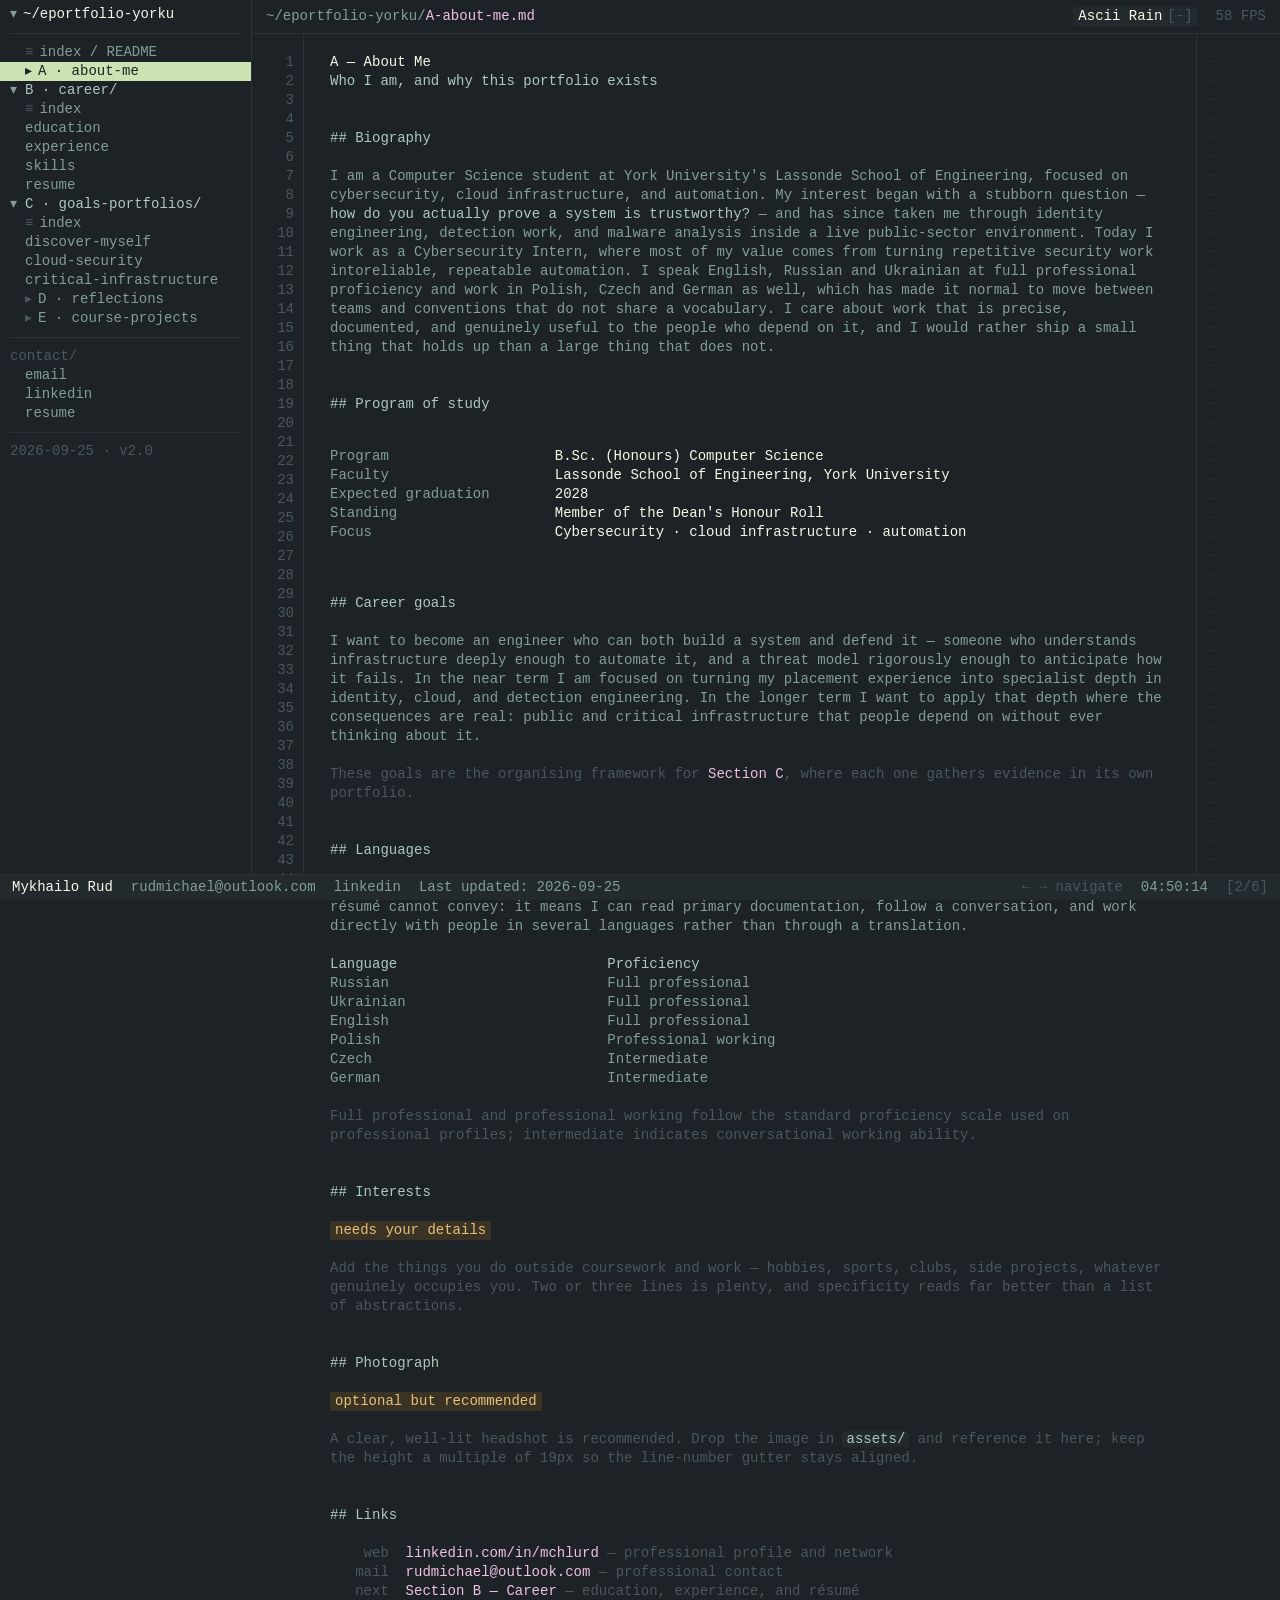
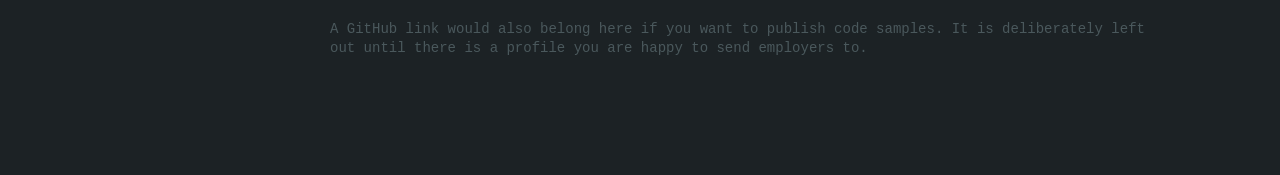
==== about.html @ 71808fbb "Fill in personal details and fix resume printing Add languages, high school, the completed course li" ====
<!doctype html>
<html lang="en">
<head>
<meta charset="utf-8">
<meta name="viewport" content="width=device-width, initial-scale=1">
<meta name="theme-color" content="#1c2225">
<title>A · About Me — Mykhailo Rud | LE/COOP 2100 ePortfolio</title>
<meta name="description" content="Professional biography, program of study, career goals, languages and interests — Mykhailo Rud, Lassonde School of Engineering.">
<link rel="stylesheet" href="assets/style.css">
</head>
<body data-page="about" id="top">
<a class="skip-link" href="#main">Skip to content</a>
<div class="particles" aria-hidden="true"></div>
<div class="scrim"></div>

<aside class="sidebar" id="sidebar">
  <div class="tree">
    <div class="tree-root"><span class="ico">&#9662;</span><span>~/eportfolio-yorku</span></div>
    <div class="tree-sep"></div>
    <a class="tree-item" href="index.html" data-nav="index"><span class="ico">&#8801;</span>index / README</a>
    <a class="tree-item" href="about.html" data-nav="about"><span class="ico">&#9656;</span>A &#183; about-me</a>
    <details class="tree-group" open>
      <summary><span class="chev"></span>B &#183; career/</summary>
      <a class="tree-item" href="career.html" data-nav="career"><span class="ico">&#8801;</span>index</a>
      <a class="tree-item" href="career.html#education">education</a>
      <a class="tree-item" href="career.html#experience">experience</a>
      <a class="tree-item" href="career.html#skills">skills</a>
      <a class="tree-item" href="career.html#resume">resume</a>
    </details>
    <details class="tree-group" open>
      <summary><span class="chev"></span>C &#183; goals-portfolios/</summary>
      <a class="tree-item" href="goals.html" data-nav="goals"><span class="ico">&#8801;</span>index</a>
      <a class="tree-item" href="goals.html#discover-myself">discover-myself</a>
      <a class="tree-item" href="goals.html#cloud-security">cloud-security</a>
      <a class="tree-item" href="goals.html#critical-infrastructure">critical-infrastructure</a>
    </details>
    <a class="tree-item" href="reflections.html" data-nav="reflections"><span class="ico">&#9656;</span>D &#183; reflections</a>
    <a class="tree-item" href="projects.html" data-nav="projects"><span class="ico">&#9656;</span>E &#183; course-projects</a>
    <div class="tree-sep"></div>
    <div class="tree-note">contact/</div>
    <a class="tree-item" href="mailto:rudmichael@outlook.com">email</a>
    <a class="tree-item" href="https://www.linkedin.com/in/mchlurd/" target="_blank" rel="noopener">linkedin</a>
    <a class="tree-item" href="career.html#resume">resume</a>
    <div class="tree-sep"></div>
    <div class="tree-note">2026-09-25 &#183; v2.0</div>
  </div>
</aside>

<header class="topbar">
  <div class="topbar-path">
    <button class="menu-toggle" aria-expanded="false" aria-controls="sidebar">&#9776; menu</button>
    <a href="index.html"><span class="dim">~/eportfolio-yorku/</span>A-about-me.md</a>
  </div>
  <div class="topbar-controls">
    <button class="chip" data-action="rain" aria-expanded="true">Ascii Rain <span class="glyph">[-]</span></button>
    <span class="topbar-stat" data-fps>-- FPS</span>
  </div>
</header>

<main class="shell" id="main">
  <div class="pane">
    <div class="ln-col" aria-hidden="true"></div>

    <article class="doc">
      <h1 class="t-title">A &mdash; About Me</h1>
      <p class="t-lead">Who I am, and why this portfolio exists</p>
      <div class="sp-2"></div>

      <h2>## Biography</h2>
      <div class="sp"></div>
      <!-- DRAFT: professional biography, 3-5 sentences. Edit the voice to match your own. -->
      <p>I am a Computer Science student at York University's Lassonde School of Engineering, focused on
        cybersecurity, cloud infrastructure, and automation. My interest began with a stubborn question &mdash;
        <em>how do you actually prove a system is trustworthy?</em> &mdash; and has since taken me through identity
        engineering, detection work, and malware analysis inside a live public-sector environment. Today I work as a
        Cybersecurity Intern, where most of my value comes from turning repetitive security work intoreliable, repeatable automation. I speak English, Russian and Ukrainian at full professional proficiency and
        work in Polish, Czech and German as well, which has made it normal to move between teams and conventions
        that do not share a vocabulary. I care about work that is precise, documented, and genuinely useful to the people who
        depend on it, and I would rather ship a small thing that holds up than a large thing that does not.</p>

      <div class="sp-2"></div>
      <h2>## Program of study</h2>
      <div class="sp"></div>
      <dl class="kv">
        <dt>Program</dt><dd>B.Sc. (Honours) Computer Science</dd>
        <dt>Faculty</dt><dd>Lassonde School of Engineering, York University</dd>
        <dt>Expected graduation</dt><dd>2028</dd>
        <dt>Standing</dt><dd>Member of the Dean's Honour Roll</dd>
        <dt>Focus</dt><dd>Cybersecurity &#183; cloud infrastructure &#183; automation</dd>
      </dl>

      <div class="sp-2"></div>
      <h2>## Career goals</h2>
      <div class="sp"></div>
      <p>I want to become an engineer who can both build a system and defend it &mdash; someone who understands
        infrastructure deeply enough to automate it, and a threat model rigorously enough to anticipate how it
        fails. In the near term I am focused on turning my placement experience into specialist depth in identity,
        cloud, and detection engineering. In the longer term I want to apply that depth where the consequences are
        real: public and critical infrastructure that people depend on without ever thinking about it.</p>
      <div class="sp"></div>
      <!-- DRAFT: this is the general career-goal statement the manual asks for. Adjust to your own wording. -->
      <p class="t-dim">These goals are the organising framework for <a href="goals.html">Section C</a>, where each
        one gathers evidence in its own portfolio.</p>

      <div class="sp-2"></div>
      <h2>## Languages</h2>
      <div class="sp"></div>
      <p>Six languages, three at full professional proficiency. This is one of the few genuine strengths a
        r&#233;sum&#233; cannot convey: it means I can read primary documentation, follow a conversation, and work
        directly with people in several languages rather than through a translation.</p>
      <div class="sp"></div>
      <table class="tbl">
        <tr><th>Language</th><th>Proficiency</th></tr>
        <tr><td>Russian</td><td>Full professional</td></tr>
        <tr><td>Ukrainian</td><td>Full professional</td></tr>
        <tr><td>English</td><td>Full professional</td></tr>
        <tr><td>Polish</td><td>Professional working</td></tr>
        <tr><td>Czech</td><td>Intermediate</td></tr>
        <tr><td>German</td><td>Intermediate</td></tr>
      </table>
      <div class="sp"></div>
      <p class="t-dim">Full professional and professional working follow the standard proficiency scale used on
        professional profiles; intermediate indicates conversational working ability.</p>

      <div class="sp-2"></div>
      <h2>## Interests</h2>
      <div class="sp"></div>
      <p><span class="badge badge--todo">needs your details</span></p>
      <div class="sp"></div>
      <p class="t-dim">Add the things you do outside coursework and work &mdash; hobbies, sports, clubs, side
        projects, whatever genuinely occupies you. Two or three lines is plenty, and specificity reads far better
        than a list of abstractions.</p>

      <div class="sp-2"></div>
      <h2>## Photograph</h2>
      <div class="sp"></div>
      <!-- DRAFT placeholder: replace with a professional headshot. Optional but recommended by the manual. -->
      <p><span class="badge badge--todo">optional but recommended</span></p>
      <div class="sp"></div>
      <p class="t-dim">A clear, well-lit headshot is recommended. Drop the image in <code>assets/</code> and
        reference it here; keep the height a multiple of 19px so the line-number gutter stays aligned.</p>

      <div class="sp-2"></div>
      <h2>## Links</h2>
      <div class="sp"></div>
      <ul class="src">
        <li><span class="n">web</span><span><a href="https://www.linkedin.com/in/mchlurd/" target="_blank" rel="noopener">linkedin.com/in/mchlurd</a> <span class="t-dim">&mdash; professional profile and network</span></span></li>
        <li><span class="n">mail</span><span><a href="mailto:rudmichael@outlook.com">rudmichael@outlook.com</a> <span class="t-dim">&mdash; professional contact</span></span></li>
        <li><span class="n">next</span><span><a href="career.html">Section B &mdash; Career</a> <span class="t-dim">&mdash; education, experience, and r&#233;sum&#233;</span></span></li>
      </ul>
      <div class="sp"></div>
      <p class="t-dim">A GitHub link would also belong here if you want to publish code samples. It is deliberately
        left out until there is a profile you are happy to send employers to.</p>
    </article>

    <div class="ln-col ln-col--right" aria-hidden="true"></div>
  </div>
</main>

<footer class="statusbar">
  <span class="who">Mykhailo Rud</span>
  <span class="hide-sm"><a href="mailto:rudmichael@outlook.com">rudmichael@outlook.com</a></span>
  <span class="hide-sm"><a href="https://www.linkedin.com/in/mchlurd/" target="_blank" rel="noopener">linkedin</a></span>
  <span class="hide-sm">Last updated: 2026-09-25</span>
  <span class="grow"></span>
  <span class="hide-sm k">&#8592; &#8594; navigate</span>
  <span data-clock>--:--:--</span>
  <span class="k">[2/6]</span>
</footer>

<script src="assets/main.js"></script>
</body>
</html>
---- assets/style.css ----
/* ===========================================================================
   Mykhailo Rud — LE/COOP 2100 ePortfolio
   Terminal / code-editor theme (after digitalmeadow.studio)

   Design rules:
   - Monospace only. One size (14px) and one line-height (19px) everywhere.
     Hierarchy comes from COLOUR, WHITESPACE and STRUCTURE — never from size.
   - Vertical rhythm is a strict 19px grid, so gutter line numbers stay aligned.
     Use <div class="sp"></div> for blank lines instead of vertical margins.
   =========================================================================== */

:root {
  /* palette lifted from the reference */
  --bg:        #1c2225;
  --fg:        #f8f9e8;  /* primary   */
  --fg-2:      #adc9bc;  /* secondary */
  --fg-3:      #839e9a;  /* body/muted*/
  --gutter:    #4a585c;  /* line numbers */
  --line:      #2b3337;  /* dividers */
  --chip-bg:   #232a2e;
  --chip-fg:   #6f8788;
  --link:      #f3c0e5;  /* pink */
  --hl:        #cbe3b3;  /* active-item highlight */
  --warn:      #e8c07d;

  --fs: 14px;
  --lh: 19px;

  --sidebar-w: 252px;
  --topbar-h: 34px;
  --statusbar-h: 26px;
  --gutter-w: 52px;
  --rightcol-w: 84px;

  --mono: "Iosevka Term NF", "Iosevka", "JetBrains Mono", "Cascadia Mono",
          ui-monospace, "SF Mono", Menlo, Consolas, "Liberation Mono", monospace;
}

*, *::before, *::after { box-sizing: border-box; }

html { scroll-behavior: smooth; }

body {
  margin: 0;
  background: var(--bg);
  color: var(--fg);
  font-family: var(--mono);
  font-size: var(--fs);
  line-height: var(--lh);
  font-weight: 400;
  -webkit-font-smoothing: antialiased;
  overflow-x: hidden;
}

a { color: var(--link); text-decoration: none; }
a:hover { text-decoration: underline; text-underline-offset: 2px; }

::selection { background: var(--hl); color: var(--bg); }

:focus-visible {
  outline: 1px solid var(--hl);
  outline-offset: 1px;
}

/* every block sits on the 19px grid ------------------------------------- */
h1, h2, h3, h4, p, ul, ol, li, figure, blockquote, table { margin: 0; padding: 0; }
h1, h2, h3, h4 { font-size: var(--fs); font-weight: 400; line-height: var(--lh); }
ul, ol { list-style: none; }
img { max-width: 100%; display: block; }

.sp { height: var(--lh); }          /* one blank line */
.sp-2 { height: calc(var(--lh) * 2); }

.skip-link {
  position: absolute; left: -9999px; top: 0; z-index: 200;
  background: var(--hl); color: var(--bg); padding: 5px 10px;
}
.skip-link:focus { left: 0; }

/* ============================== SIDEBAR ================================ */
.sidebar {
  position: fixed; inset: 0 auto 0 0; z-index: 40;
  width: var(--sidebar-w);
  background: var(--bg);
  border-right: 1px solid var(--line);
  padding: 5px 0 calc(var(--statusbar-h) + 8px);
  overflow-y: auto;
  font-size: var(--fs);
}
.sidebar::-webkit-scrollbar { width: 8px; }
.sidebar::-webkit-scrollbar-thumb { background: var(--line); }

.tree { padding: 0; }

.tree-root {
  display: flex; align-items: center; gap: 6px;
  padding: 0 10px; color: var(--fg);
  white-space: nowrap;
}
.tree-root .ico { color: var(--fg-3); }

.tree-group > summary {
  list-style: none; cursor: pointer;
  display: flex; align-items: center; gap: 6px;
  padding: 0 10px; color: var(--fg-2);
  white-space: nowrap;
}
.tree-group > summary::-webkit-details-marker { display: none; }
.tree-group > summary:hover { color: var(--fg); }
.tree-group > summary .chev { color: var(--fg-3); width: 9px; display: inline-block; }
.tree-group[open] > summary .chev::before { content: "\25be"; }
.tree-group:not([open]) > summary .chev::before { content: "\25b8"; }

.tree-item {
  display: flex; align-items: center; gap: 6px;
  padding: 0 10px 0 25px;
  color: var(--fg-3);
  white-space: nowrap;
  overflow: hidden; text-overflow: ellipsis;
}
.tree-item:hover { color: var(--fg); background: var(--chip-bg); text-decoration: none; }
.tree-item .ico { color: var(--gutter); }

/* the current page: pale-green bar with dark text, as in the reference */
.tree-item.is-current,
.tree-item.is-current:hover {
  background: var(--hl); color: var(--bg); font-weight: 400;
}
.tree-item.is-current .ico { color: var(--bg); }

.tree-sep { height: 1px; background: var(--line); margin: 9px 10px; }

.tree-note { padding: 0 10px; color: var(--gutter); white-space: nowrap; }

/* ============================== TOP BAR ================================ */
.topbar {
  position: fixed; top: 0; left: var(--sidebar-w); right: 0; z-index: 45;
  height: var(--topbar-h);
  display: flex; align-items: center; justify-content: space-between; gap: 20px;
  padding: 0 14px;
  background: var(--bg);
  border-bottom: 1px solid var(--line);
  white-space: nowrap; overflow: hidden;
}
.topbar-path { color: var(--fg); display: flex; align-items: center; gap: 6px; min-width: 0; }
.topbar-path .dim { color: var(--fg-3); }
.topbar-controls { display: flex; align-items: center; gap: 18px; color: var(--fg-3); }
.topbar-stat { color: var(--gutter); }

/* ============================== LAYOUT ================================= */
.shell {
  margin-left: var(--sidebar-w);
  padding-top: var(--topbar-h);
  padding-bottom: var(--statusbar-h);
}

.pane {
  display: grid;
  grid-template-columns: var(--gutter-w) minmax(0, 1fr) var(--rightcol-w);
  align-items: start;
}

/* gutter of line numbers */
.ln-col {
  position: sticky; top: var(--topbar-h);
  height: calc(100vh - var(--topbar-h) - var(--statusbar-h));
  overflow: hidden;
  padding-top: var(--lh);
  text-align: right;
  user-select: none;
  color: var(--gutter);
  border-right: 1px solid var(--line);
  font-size: var(--fs);
}
.ln-col--right { border-right: 0; border-left: 1px solid var(--line); text-align: left; padding-left: 9px; }
.ln { height: var(--lh); line-height: var(--lh); padding-right: 9px; }
.ln-col--right .ln { padding-right: 0; }
.ln.tilde { color: var(--line); }

/* document body */
.doc {
  padding: var(--lh) 34px 90px 26px;
  min-width: 0;
  overflow-wrap: break-word;
}
.doc a { border-bottom: 1px solid transparent; }
.doc a:hover { border-bottom-color: var(--link); text-decoration: none; }

/* ============================== TYPOGRAPHY ROLES ======================== */
/* Scoped to .doc so these beat the .doc h1 / .doc p defaults below. */
.doc .t-title  { color: var(--fg); }      /* brightest — page titles, names */
.doc .t-lead   { color: var(--fg-2); }    /* sage — section headings, labels */
.doc .t-body   { color: var(--fg-3); }    /* body copy */
.doc .t-dim    { color: var(--gutter); }  /* de-emphasised */
.doc .t-link   { color: var(--link); }
.doc .t-hl     { color: var(--hl); }
.doc .t-warn   { color: var(--warn); }
.doc .t-strike { color: var(--gutter); text-decoration: line-through; }

.doc strong { color: var(--fg); font-weight: 400; background: var(--chip-bg); padding: 0 3px; }
.doc em { font-style: normal; color: var(--fg-2); }

.doc h1, .doc h2, .doc h3, .doc h4 { color: var(--fg-2); }
.doc p { color: var(--fg-3); }

/* inline chip — like `Me (Laird) [-]` in the reference */
.chip {
  display: inline-flex; align-items: center; gap: 5px;
  background: var(--chip-bg); color: var(--chip-fg);
  padding: 0 5px; border: 0; cursor: pointer;
  font: inherit; line-height: var(--lh);
  transition: color .12s, background .12s;
}
.chip:hover { color: var(--hl); background: #2a3237; }
.chip[aria-expanded="true"] { color: var(--fg); }
.chip .glyph { color: var(--gutter); }

/* marker used for list bullets and section marks */
.mk { color: var(--gutter); }
.mk--hl { color: var(--hl); }
.mk--warn { color: var(--warn); }

/* disclosure for reflections — native <details>, so it works without JS */
.disc > summary {
  list-style: none; cursor: pointer;
  display: inline-flex; align-items: center;
}
.disc > summary::-webkit-details-marker { display: none; }
.disc > summary::marker { content: ""; }
.disc > .panel { display: none; }
.disc[open] > .panel { display: block; }
.disc[open] > summary > .glyph { color: var(--hl); }

/* bullet list with a hanging indent */
.bul li { display: grid; grid-template-columns: 2ch minmax(0, 1fr); }

/* inline code */
.doc code { background: var(--chip-bg); color: var(--fg-2); padding: 0 4px; }

/* the disclosure glyph is rendered in CSS so it works without JavaScript */
.disc > summary .glyph::before { content: "[+]"; }
.disc[open] > summary .glyph::before { content: "[-]"; }

/* key/value line used on career + confirmations */
.kv { display: grid; grid-template-columns: 20ch minmax(0,1fr); gap: 0 2ch; }
.kv dt { color: var(--fg-3); }

/* tables are plain monospace grids */
.tbl { width: 100%; border-collapse: collapse; }
.tbl th, .tbl td { text-align: left; padding: 0 2ch 0 0; color: var(--fg-3); vertical-align: top; }
.tbl th { color: var(--fg-2); font-weight: 400; }

/* ============================== ASCII ART / HERO ======================== */
.ascii {
  color: var(--gutter);
  white-space: pre;
  font-size: var(--fs);
  line-height: var(--lh);
  margin: 0;
  overflow: hidden;
}
.ascii--dim { color: var(--line); }

.hero-art { display: flex; justify-content: center; }
.hero-art .ascii { color: var(--gutter); }

.cursor {
  display: inline-block; width: 8.4px; height: var(--lh);
  background: var(--fg); vertical-align: text-bottom;
  animation: blink 1.1s step-end infinite;
}
@keyframes blink { 0%, 50% { opacity: 1; } 50.01%, 100% { opacity: 0; } }

/* ============================== BADGES ================================= */
.badge {
  display: inline-block; padding: 0 5px;
  background: var(--chip-bg); color: var(--chip-fg);
}
.badge--todo { background: #3a3323; color: var(--warn); }
.badge--done { background: #23322a; color: var(--hl); }
.badge--comp { background: #2a2733; color: #d5b8ee; }

/* ============================== SOURCE LIST =========================== */
.src { color: var(--fg-3); }
.src li { display: grid; grid-template-columns: 7ch 1fr; gap: 0 2ch; }
.src .n { color: var(--gutter); text-align: right; }

/* ============================== STATUS BAR ============================= */
.statusbar {
  position: fixed; inset: auto 0 0 0; z-index: 50;
  height: var(--statusbar-h);
  display: flex; align-items: center; gap: 18px;
  padding: 0 12px;
  background: var(--chip-bg);
  border-top: 1px solid var(--line);
  color: var(--fg-3);
  font-size: var(--fs);
  white-space: nowrap; overflow: hidden;
}
.statusbar .grow { flex: 1; }
.statusbar a { color: var(--fg-3); }
.statusbar a:hover { color: var(--hl); }
.statusbar .k { color: var(--gutter); }
.statusbar .who { color: var(--fg); }

/* ============================== PARTICLES ============================== */
.particles {
  position: fixed; inset: 0; z-index: 0; pointer-events: none; overflow: hidden;
}
.particles span {
  position: absolute; top: -8vh;
  color: var(--line);
  animation: fall linear infinite;
}
@keyframes fall {
  from { transform: translateY(-10vh); }
  to   { transform: translateY(115vh); }
}
/* Only the shell needs a stacking context above the particle field.
   The sidebar / topbar / statusbar are position:fixed and already carry
   their own z-index — do not set `position` on them here or it is clobbered. */
.shell { position: relative; z-index: 1; }

/* ============================== MOBILE ================================= */
.menu-toggle {
  display: none;
  background: transparent; border: 0; color: var(--fg);
  font: inherit; cursor: pointer; padding: 0 4px;
}

@media (max-width: 1100px) {
  .pane { grid-template-columns: var(--gutter-w) minmax(0, 1fr); }
  .ln-col--right { display: none; }
}

@media (max-width: 820px) {
  :root { --sidebar-w: 0px; }

  .sidebar {
    width: 280px;
    transform: translateX(-100%);
    transition: transform .22s ease;
    box-shadow: 2px 0 0 var(--line);
    padding-top: var(--topbar-h);
    z-index: 60;
  }
  .sidebar.is-open { transform: none; }

  .topbar { left: 0; padding: 0 8px; gap: 8px; }
  .menu-toggle { display: inline-block; }
  .topbar-controls { gap: 8px; }
  .topbar-stat { display: none; }
  /* on narrow screens show only the file name, not the full path */
  .topbar-path { min-width: 0; flex: 1 1 auto; }
  .topbar-path a { overflow: hidden; text-overflow: ellipsis; white-space: nowrap; }
  .topbar-path .dim { display: none; }
  .topbar-controls .chip { white-space: nowrap; }

  .pane { grid-template-columns: 1fr; }
  .ln-col { display: none; }
  .doc { padding: var(--lh) 16px 80px 16px; }

  .kv { grid-template-columns: 1fr; }
  .kv dt { color: var(--gutter); }
  .src li { grid-template-columns: 5ch 1fr; }
  .ascii { font-size: 9px; line-height: 11px; }

  .statusbar { gap: 10px; font-size: 12px; }
  .statusbar .hide-sm { display: none; }
}

/* scrim behind the open mobile drawer */
.scrim {
  position: fixed; inset: 0; z-index: 55;
  background: rgba(0,0,0,.5);
  display: none;
}
.scrim.is-open { display: block; }

/* ============================== MOTION / A11Y ========================== */
@media (prefers-reduced-motion: reduce) {
  html { scroll-behavior: auto; }
  .particles { display: none; }
  .cursor { animation: none; }
  * { transition: none !important; }
}

[id] { scroll-margin-top: calc(var(--topbar-h) + var(--lh)); }

/* ============================== PRINT ================================= */
@media print {
  :root { --bg: #fff; --fg: #111; --fg-2: #333; --fg-3: #444; --line: #bbb; --gutter: #999; --chip-bg: #f0f0f0; --chip-fg: #333; --link: #0044cc; --hl: #ddeedd; }
  body { background: #fff; color: #111; }
  .sidebar, .topbar, .statusbar, .ln-col, .particles, .menu-toggle, .no-print { display: none !important; }
  .shell { margin-left: 0; padding: 0; }
  .pane { display: block; }
  .doc { padding: 0; max-width: none; font-size: 11pt; line-height: 1.45; }
  .panel { display: block !important; }

  /* flatten the whole colour system to black on white */
  .doc h1, .doc h2, .doc h3, .doc h4, .doc p, .doc li, .doc dt, .doc dd, .doc th, .doc td,
  .doc .t-title, .doc .t-lead, .doc .t-body, .doc .t-dim, .doc .t-hl, .doc .t-warn, .doc .t-strike { color: #111 !important; }
  .doc strong, .doc code, .doc em { background: transparent !important; color: #111 !important; }
  .badge, .chip, .mk { background: transparent !important; color: #555 !important; }
  a { color: #0044cc !important; text-decoration: underline; }
  a[href^="http"]::after { content: " (" attr(href) ")"; font-size: 9pt; }
  .ascii { display: none; }

  /* career.html carries the resume. Printing it should emit ONLY the resume
     sheet, so "save as PDF" produces a resume instead of the entire page. */
  .doc--resume-print > *:not(#resume-sheet) { display: none !important; }
  #resume-sheet { display: block !important; }
  #resume-sheet .sp, #resume-sheet .sp-2 { height: 7pt; }
}
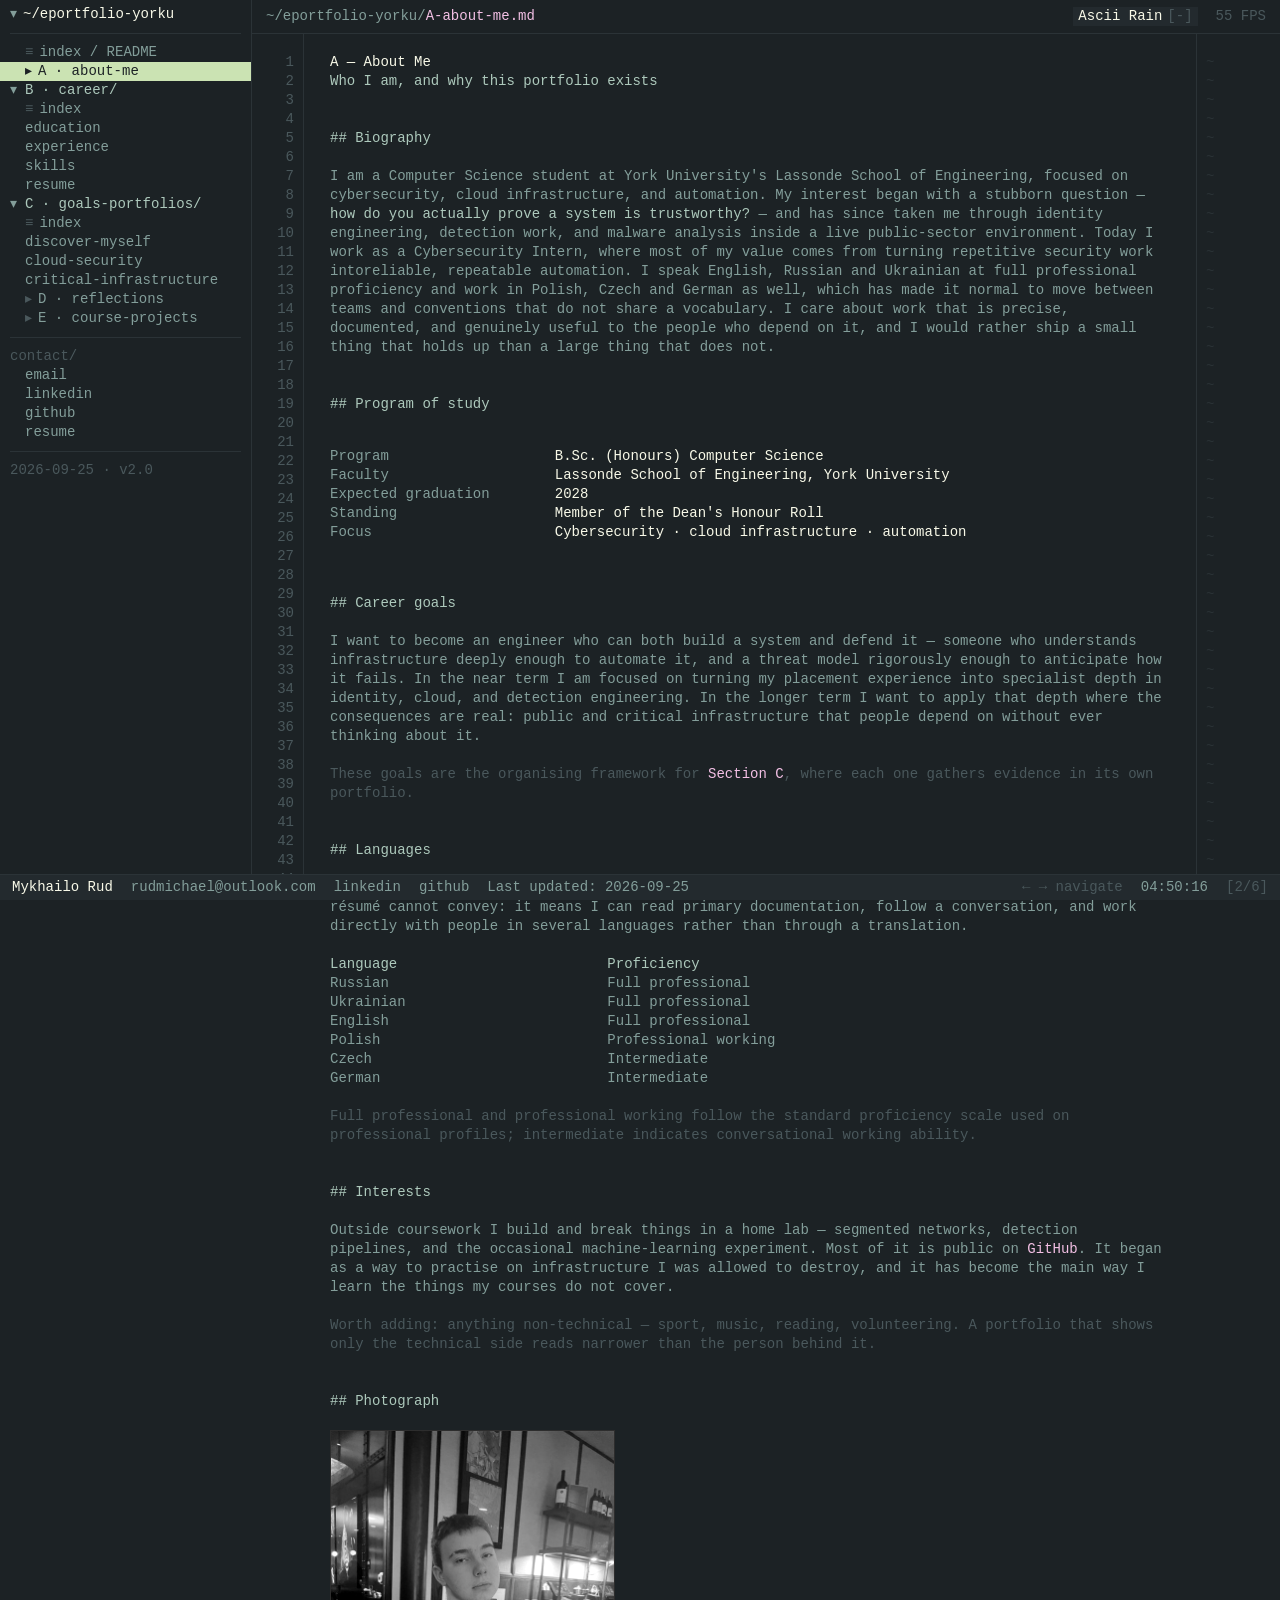
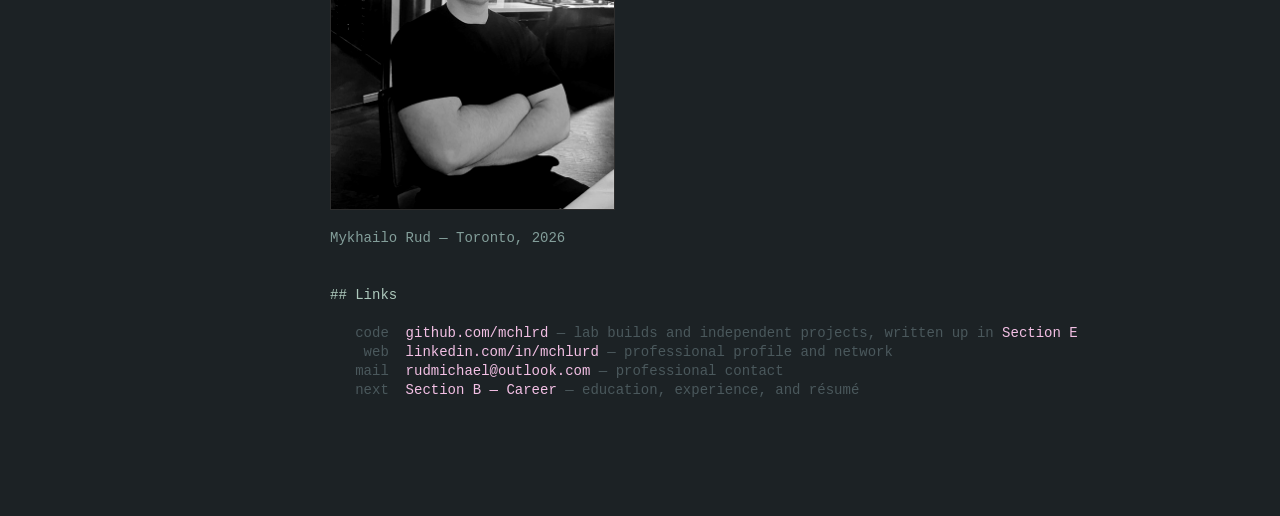
==== commit 6e286910: "Add four independent projects, GitHub profile, and portrait photo Section E only showed placement wo" ====
--- a/about.html
+++ b/about.html
@@ -40,6 +40,7 @@
     <div class="tree-note">contact/</div>
     <a class="tree-item" href="mailto:rudmichael@outlook.com">email</a>
     <a class="tree-item" href="https://www.linkedin.com/in/mchlurd/" target="_blank" rel="noopener">linkedin</a>
+    <a class="tree-item" href="https://github.com/mchlrd" target="_blank" rel="noopener">github</a>
     <a class="tree-item" href="career.html#resume">resume</a>
     <div class="tree-sep"></div>
     <div class="tree-note">2026-09-25 &#183; v2.0</div>
@@ -125,32 +126,32 @@
       <div class="sp-2"></div>
       <h2>## Interests</h2>
       <div class="sp"></div>
-      <p><span class="badge badge--todo">needs your details</span></p>
+      <p>Outside coursework I build and break things in a home lab &mdash; segmented networks, detection
+        pipelines, and the occasional machine-learning experiment. Most of it is public on
+        <a href="https://github.com/mchlrd" target="_blank" rel="noopener">GitHub</a>. It began as a way to
+        practise on infrastructure I was allowed to destroy, and it has become the main way I learn the things
+        my courses do not cover.</p>
       <div class="sp"></div>
-      <p class="t-dim">Add the things you do outside coursework and work &mdash; hobbies, sports, clubs, side
-        projects, whatever genuinely occupies you. Two or three lines is plenty, and specificity reads far better
-        than a list of abstractions.</p>
+      <p class="t-dim">Worth adding: anything non-technical &mdash; sport, music, reading, volunteering. A
+        portfolio that shows only the technical side reads narrower than the person behind it.</p>
 
       <div class="sp-2"></div>
       <h2>## Photograph</h2>
       <div class="sp"></div>
-      <!-- DRAFT placeholder: replace with a professional headshot. Optional but recommended by the manual. -->
-      <p><span class="badge badge--todo">optional but recommended</span></p>
+      <img class="photo" src="assets/photo.jpg" width="285" height="380" loading="lazy"
+           decoding="async" alt="Portrait of Mykhailo Rud">
       <div class="sp"></div>
-      <p class="t-dim">A clear, well-lit headshot is recommended. Drop the image in <code>assets/</code> and
-        reference it here; keep the height a multiple of 19px so the line-number gutter stays aligned.</p>
+      <p class="photo-caption">Mykhailo Rud &mdash; Toronto, 2026</p>
 
       <div class="sp-2"></div>
       <h2>## Links</h2>
       <div class="sp"></div>
       <ul class="src">
+        <li><span class="n">code</span><span><a href="https://github.com/mchlrd" target="_blank" rel="noopener">github.com/mchlrd</a> <span class="t-dim">&mdash; lab builds and independent projects, written up in <a href="projects.html#personal-projects">Section E</a></span></span></li>
         <li><span class="n">web</span><span><a href="https://www.linkedin.com/in/mchlurd/" target="_blank" rel="noopener">linkedin.com/in/mchlurd</a> <span class="t-dim">&mdash; professional profile and network</span></span></li>
         <li><span class="n">mail</span><span><a href="mailto:rudmichael@outlook.com">rudmichael@outlook.com</a> <span class="t-dim">&mdash; professional contact</span></span></li>
         <li><span class="n">next</span><span><a href="career.html">Section B &mdash; Career</a> <span class="t-dim">&mdash; education, experience, and r&#233;sum&#233;</span></span></li>
       </ul>
-      <div class="sp"></div>
-      <p class="t-dim">A GitHub link would also belong here if you want to publish code samples. It is deliberately
-        left out until there is a profile you are happy to send employers to.</p>
     </article>
 
     <div class="ln-col ln-col--right" aria-hidden="true"></div>
@@ -161,6 +162,7 @@
   <span class="who">Mykhailo Rud</span>
   <span class="hide-sm"><a href="mailto:rudmichael@outlook.com">rudmichael@outlook.com</a></span>
   <span class="hide-sm"><a href="https://www.linkedin.com/in/mchlurd/" target="_blank" rel="noopener">linkedin</a></span>
+  <span class="hide-sm"><a href="https://github.com/mchlrd" target="_blank" rel="noopener">github</a></span>
   <span class="hide-sm">Last updated: 2026-09-25</span>
   <span class="grow"></span>
   <span class="hide-sm k">&#8592; &#8594; navigate</span>
--- a/assets/style.css
+++ b/assets/style.css
@@ -234,6 +234,20 @@
 /* bullet list with a hanging indent */
 .bul li { display: grid; grid-template-columns: 2ch minmax(0, 1fr); }
 
+/* Portrait photo. Source is 570x760 (3:4, 2x for retina), so 285x380 is exactly
+   15x20 characters on the 19px grid and keeps the gutter aligned. */
+.photo {
+  display: block;
+  width: 285px;
+  height: 380px;
+  object-fit: cover;
+  border: 1px solid var(--line);
+  filter: grayscale(1) contrast(1.06);
+  transition: filter .4s ease, border-color .4s ease;
+}
+.photo:hover { filter: none; border-color: var(--hl); }
+.photo-caption { color: var(--gutter); }
+
 /* inline code */
 .doc code { background: var(--chip-bg); color: var(--fg-2); padding: 0 4px; }
 
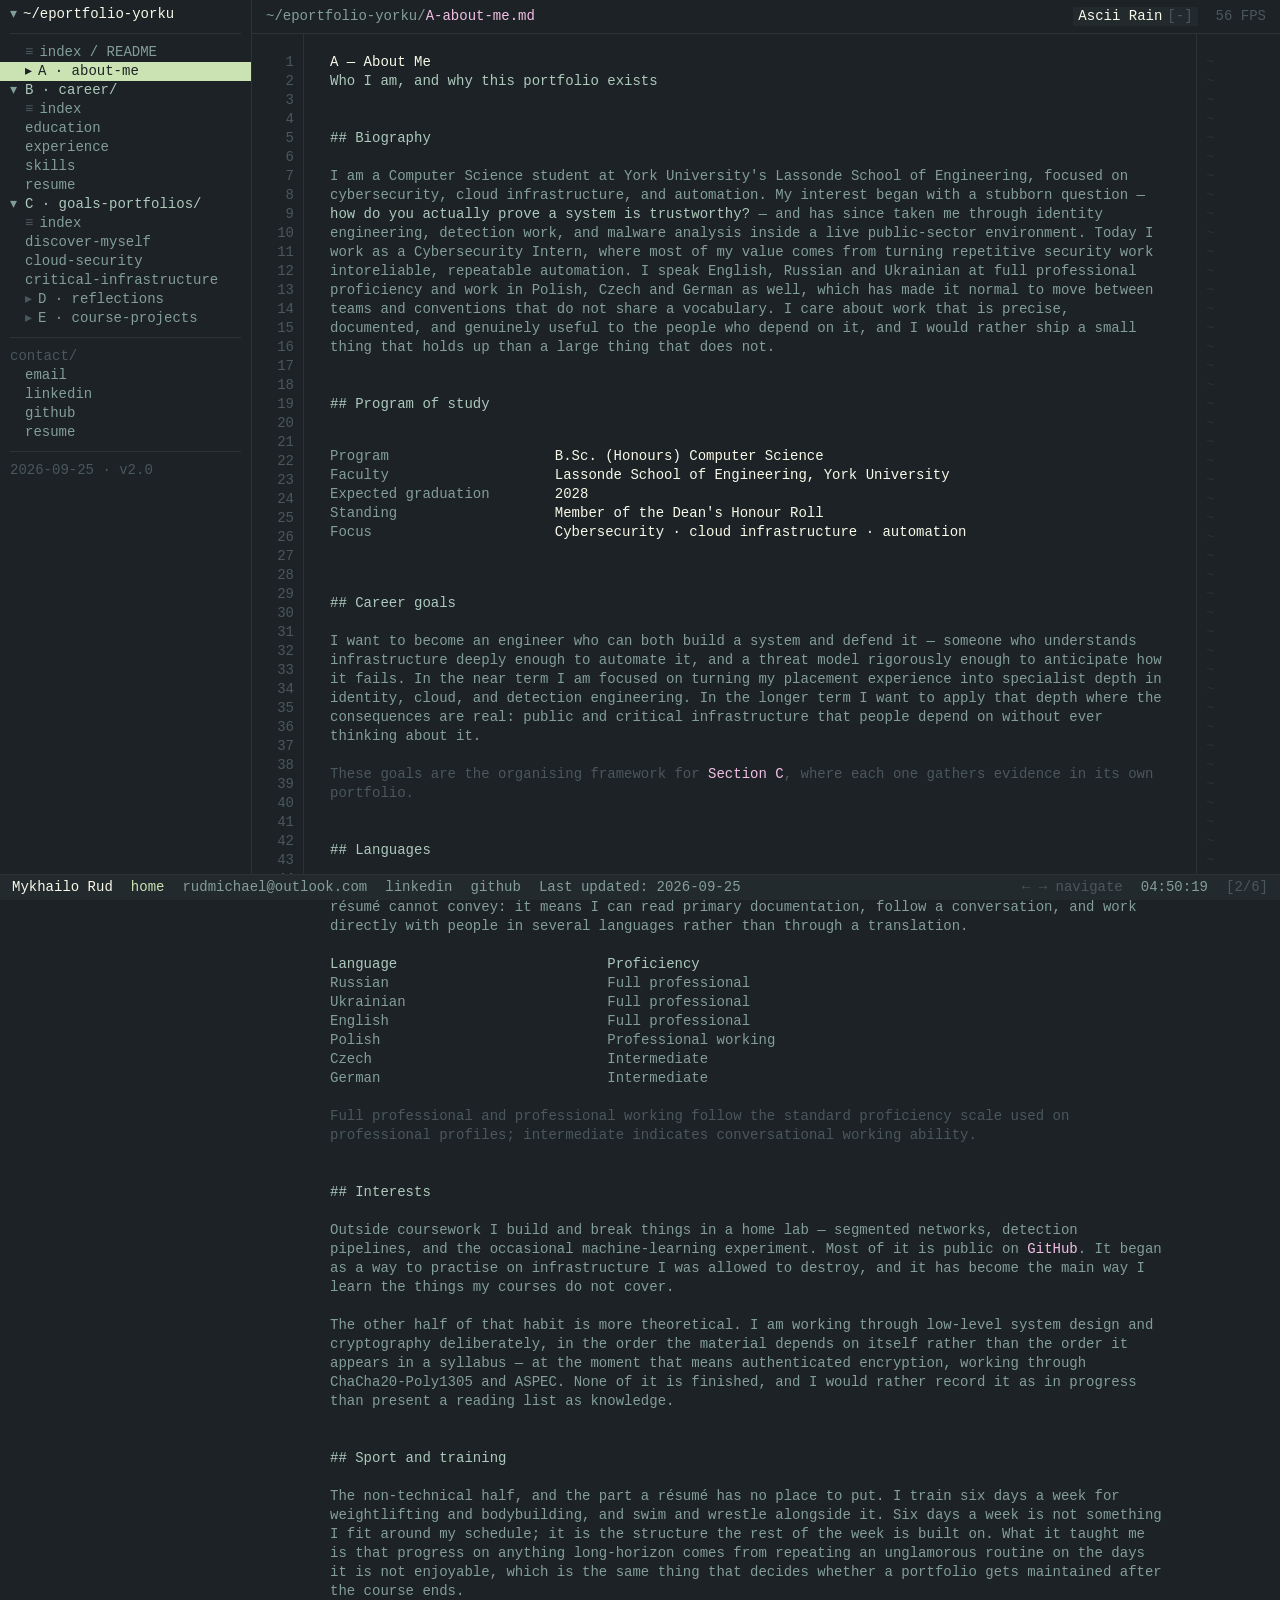
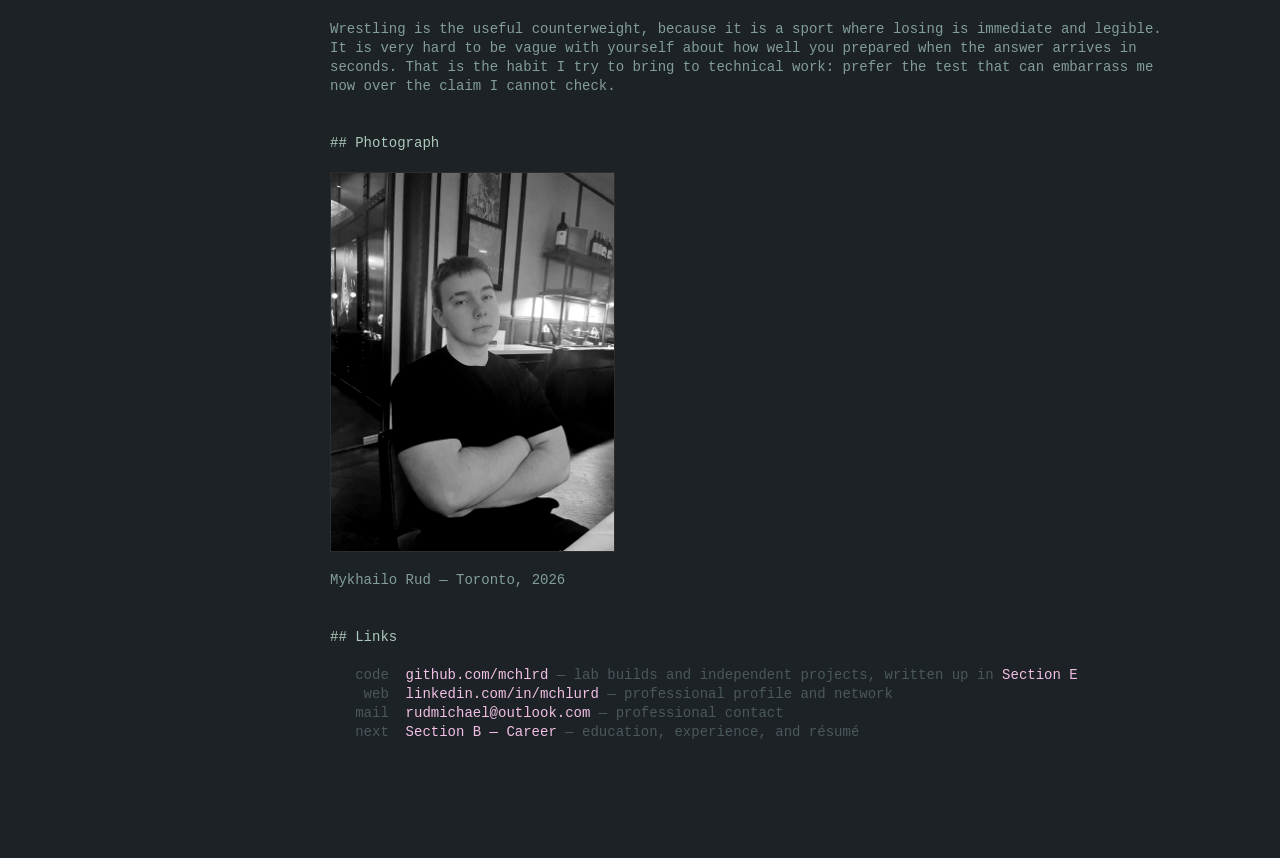
==== commit 2ba111ff: "Add sports and cryptography interests, resolve the remaining placeholders The manual grades a portfo" ====
--- a/about.html
+++ b/about.html
@@ -6,7 +6,7 @@
 <meta name="theme-color" content="#1c2225">
 <title>A · About Me — Mykhailo Rud | LE/COOP 2100 ePortfolio</title>
 <meta name="description" content="Professional biography, program of study, career goals, languages and interests — Mykhailo Rud, Lassonde School of Engineering.">
-<link rel="stylesheet" href="assets/style.css">
+<link rel="stylesheet" href="assets/style.css?v=2">
 </head>
 <body data-page="about" id="top">
 <a class="skip-link" href="#main">Skip to content</a>
@@ -132,8 +132,26 @@
         practise on infrastructure I was allowed to destroy, and it has become the main way I learn the things
         my courses do not cover.</p>
       <div class="sp"></div>
-      <p class="t-dim">Worth adding: anything non-technical &mdash; sport, music, reading, volunteering. A
-        portfolio that shows only the technical side reads narrower than the person behind it.</p>
+      <p>The other half of that habit is more theoretical. I am working through low-level system design and
+        cryptography deliberately, in the order the material depends on itself rather than the order it appears
+        in a syllabus &mdash; at the moment that means authenticated encryption, working through
+        ChaCha20-Poly1305 and ASPEC. None of it is finished, and I would rather record it as in progress than
+        present a reading list as knowledge.</p>
+
+      <div class="sp-2"></div>
+      <h2>## Sport and training</h2>
+      <div class="sp"></div>
+      <p>The non-technical half, and the part a r&#233;sum&#233; has no place to put. I train six days a week for
+        weightlifting and bodybuilding, and swim and wrestle alongside it. Six days a week is not something I fit
+        around my schedule; it is the structure the rest of the week is built on. What it taught me is that
+        progress on anything long-horizon comes from repeating an unglamorous routine on the days it is not
+        enjoyable, which is the same thing that decides whether a portfolio gets maintained after the course
+        ends.</p>
+      <div class="sp"></div>
+      <p>Wrestling is the useful counterweight, because it is a sport where losing is immediate and legible. It
+        is very hard to be vague with yourself about how well you prepared when the answer arrives in seconds.
+        That is the habit I try to bring to technical work: prefer the test that can embarrass me now over the
+        claim I cannot check.</p>
 
       <div class="sp-2"></div>
       <h2>## Photograph</h2>
@@ -160,6 +178,7 @@
 
 <footer class="statusbar">
   <span class="who">Mykhailo Rud</span>
+  <span class="foot-home"><a href="index.html">home</a></span>
   <span class="hide-sm"><a href="mailto:rudmichael@outlook.com">rudmichael@outlook.com</a></span>
   <span class="hide-sm"><a href="https://www.linkedin.com/in/mchlurd/" target="_blank" rel="noopener">linkedin</a></span>
   <span class="hide-sm"><a href="https://github.com/mchlrd" target="_blank" rel="noopener">github</a></span>
@@ -170,6 +189,6 @@
   <span class="k">[2/6]</span>
 </footer>
 
-<script src="assets/main.js"></script>
+<script src="assets/main.js?v=2"></script>
 </body>
 </html>
--- a/assets/style.css
+++ b/assets/style.css
@@ -316,6 +316,9 @@
 .statusbar a:hover { color: var(--hl); }
 .statusbar .k { color: var(--gutter); }
 .statusbar .who { color: var(--fg); }
+/* Persistent home affordance — the manual asks for one on every page, so it is
+   the only statusbar link that carries the accent colour at rest. */
+.statusbar .foot-home a { color: var(--hl); }
 
 /* ============================== PARTICLES ============================== */
 .particles {
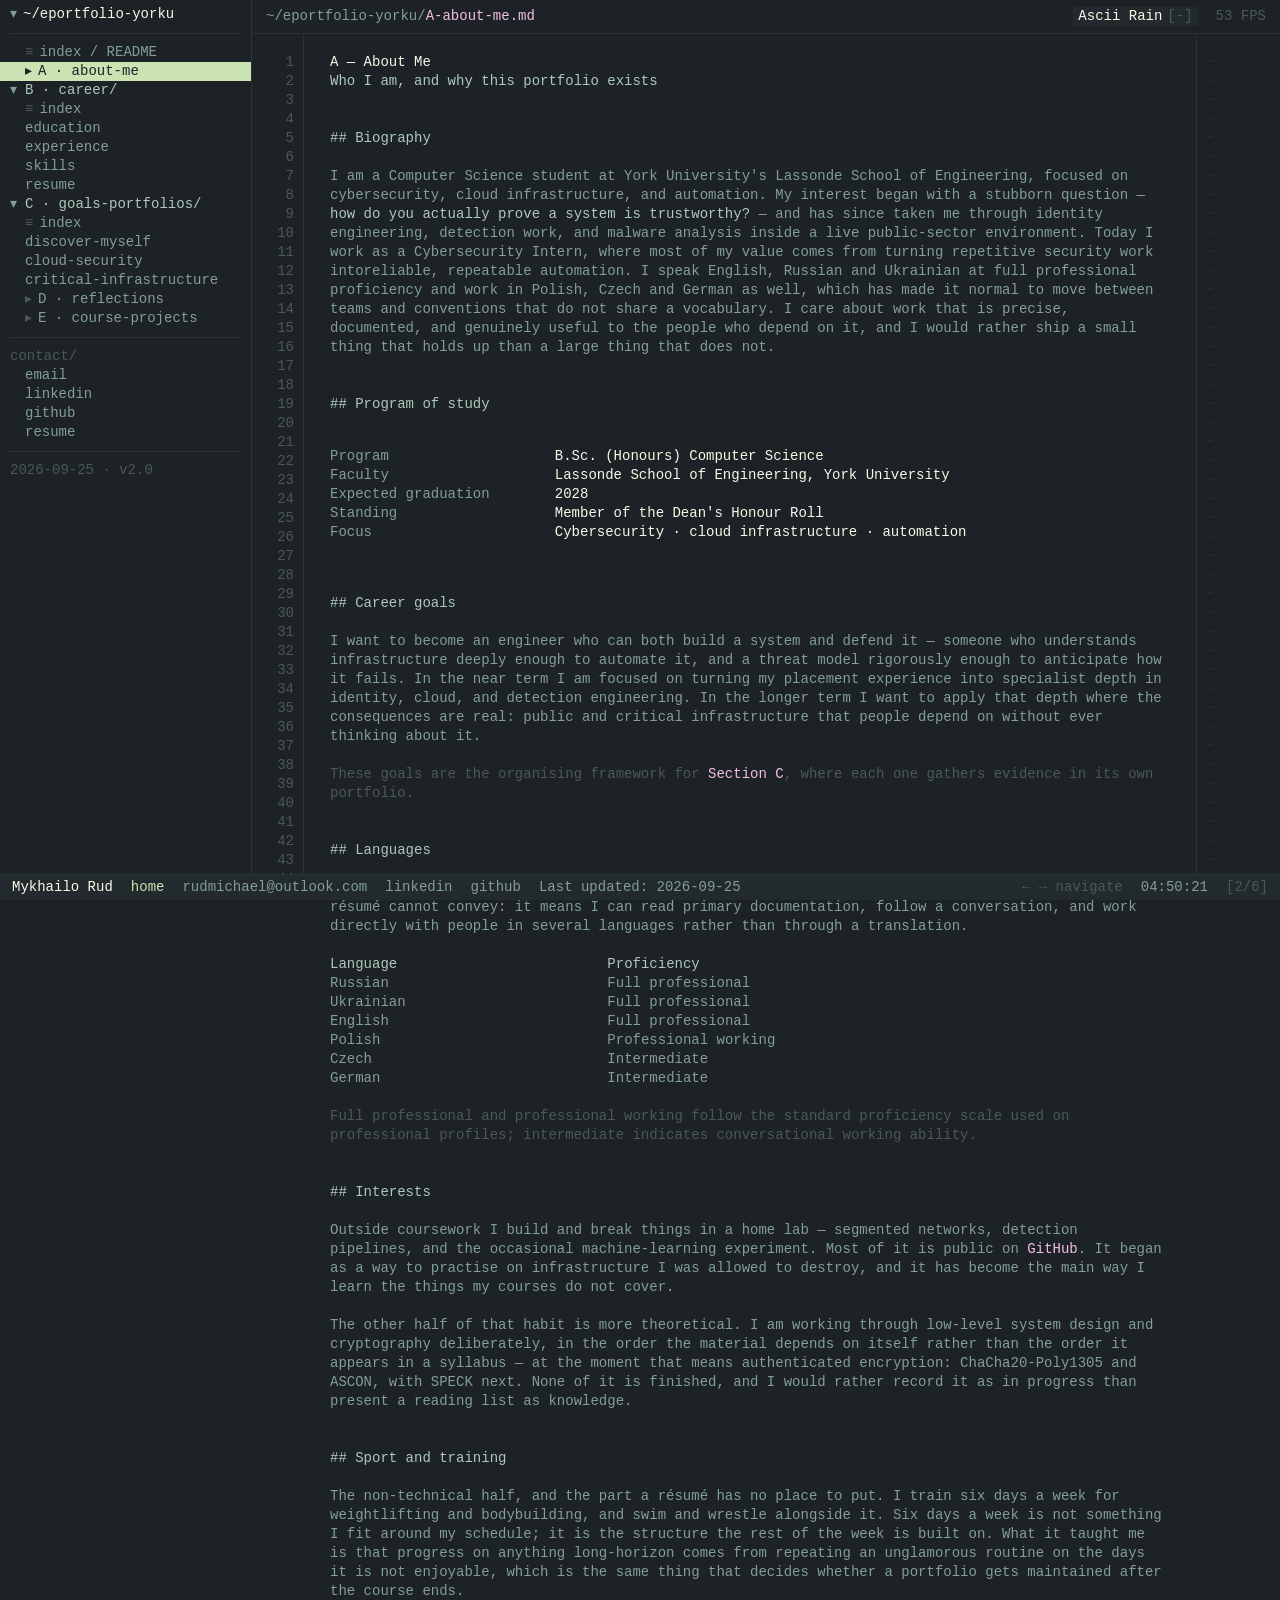
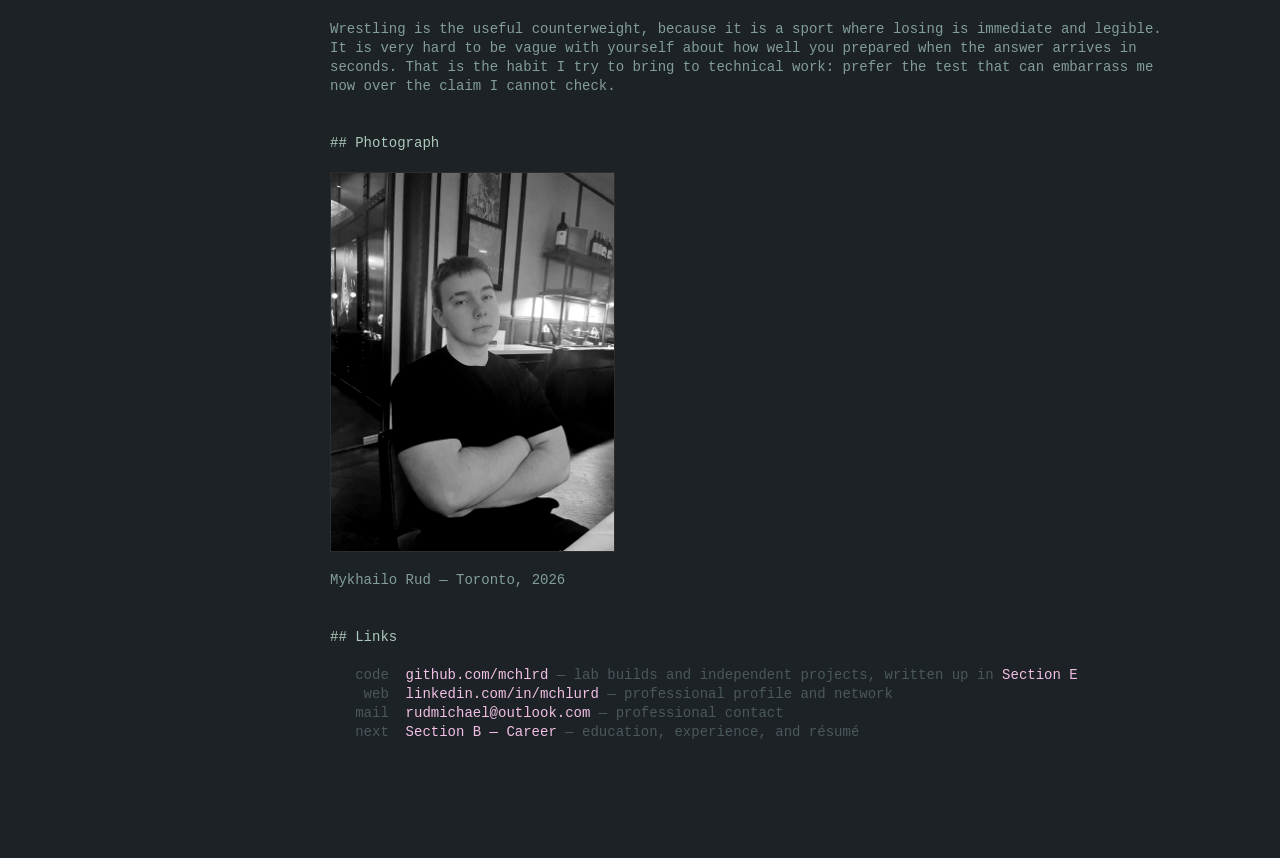
==== commit 3338e7d5: "Correct the cipher name to ASCON and name SPECK as the next one The published text read "ASPEC", whi" ====
--- a/about.html
+++ b/about.html
@@ -134,9 +134,9 @@
       <div class="sp"></div>
       <p>The other half of that habit is more theoretical. I am working through low-level system design and
         cryptography deliberately, in the order the material depends on itself rather than the order it appears
-        in a syllabus &mdash; at the moment that means authenticated encryption, working through
-        ChaCha20-Poly1305 and ASPEC. None of it is finished, and I would rather record it as in progress than
-        present a reading list as knowledge.</p>
+        in a syllabus &mdash; at the moment that means authenticated encryption: ChaCha20-Poly1305 and ASCON,
+        with SPECK next. None of it is finished, and I would rather record it as in progress than present a
+        reading list as knowledge.</p>
 
       <div class="sp-2"></div>
       <h2>## Sport and training</h2>
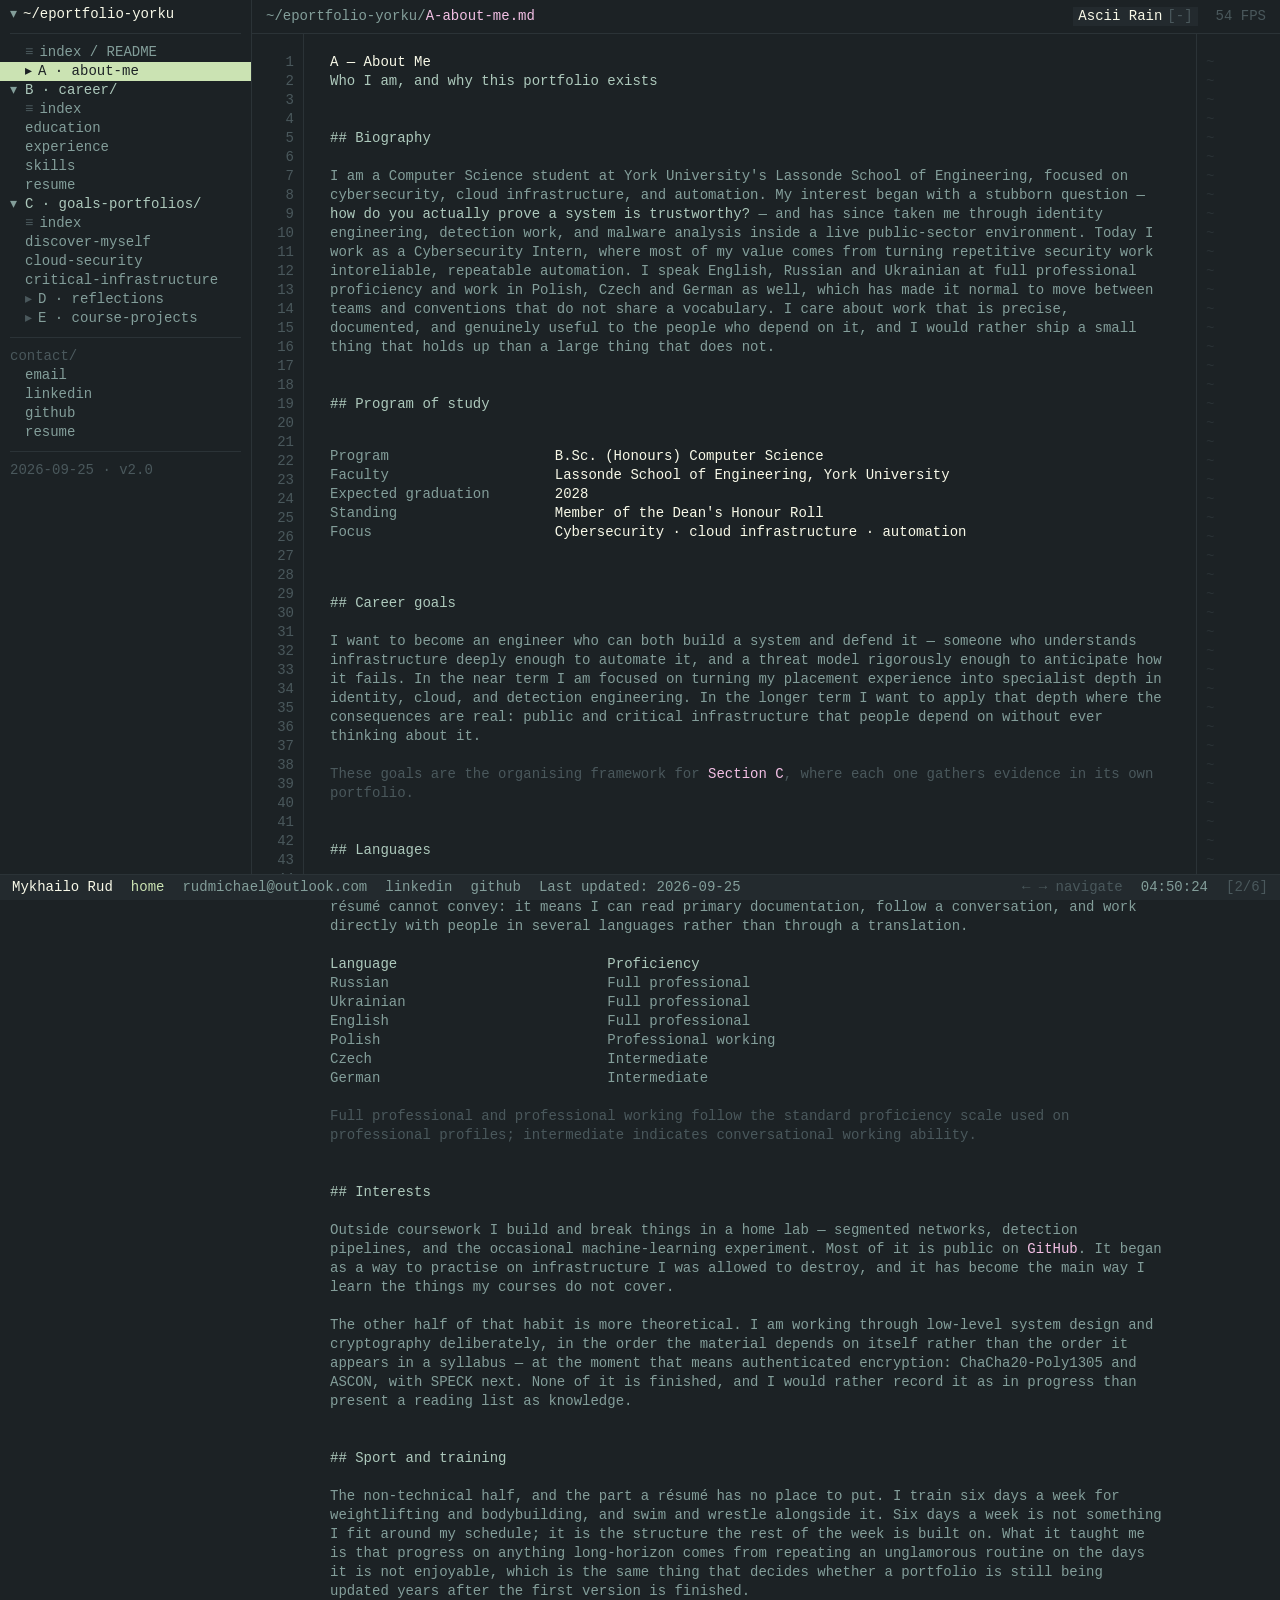
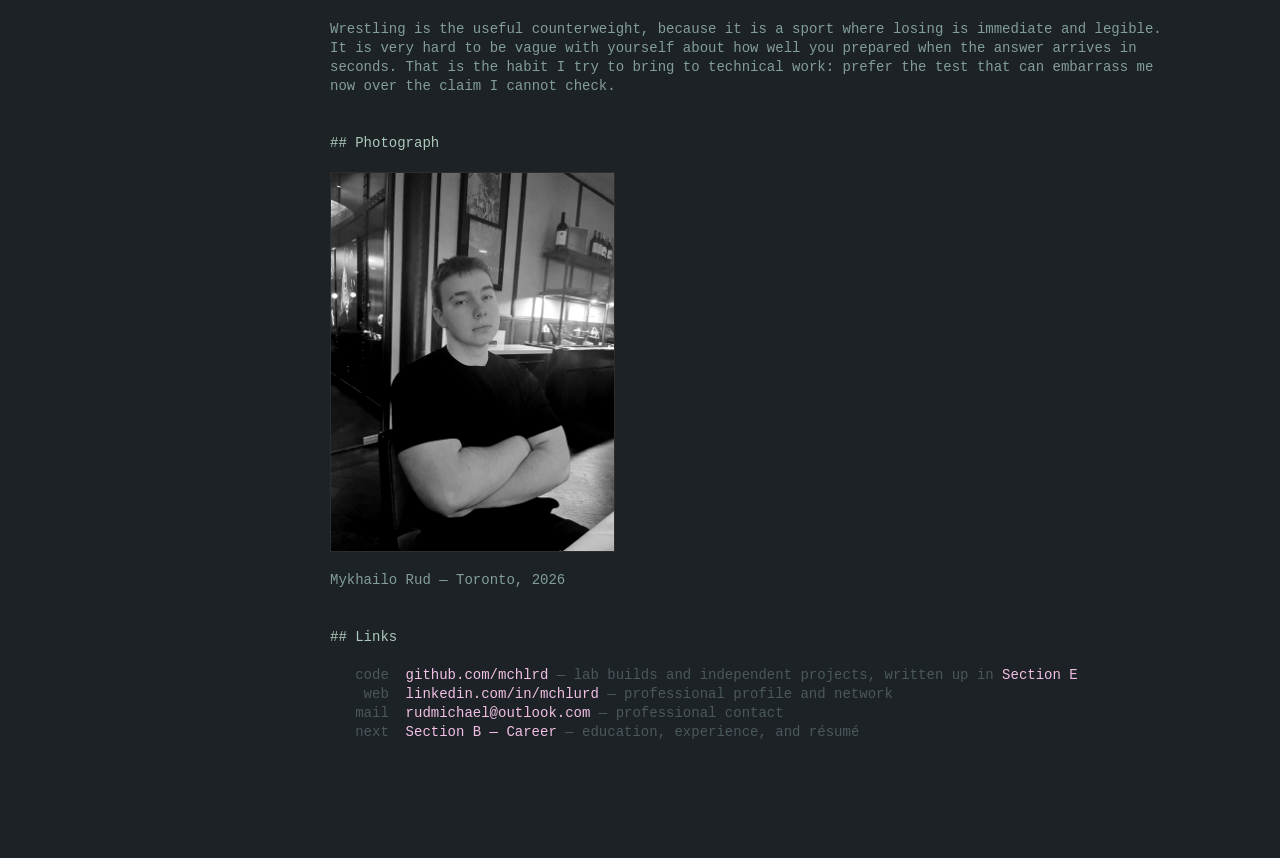
==== commit 90089074: "Remove the coursework framing so the site stands on its own The portfolio named its course in every " ====
--- a/about.html
+++ b/about.html
@@ -4,9 +4,9 @@
 <meta charset="utf-8">
 <meta name="viewport" content="width=device-width, initial-scale=1">
 <meta name="theme-color" content="#1c2225">
-<title>A · About Me — Mykhailo Rud | LE/COOP 2100 ePortfolio</title>
+<title>A · About Me — Mykhailo Rud</title>
 <meta name="description" content="Professional biography, program of study, career goals, languages and interests — Mykhailo Rud, Lassonde School of Engineering.">
-<link rel="stylesheet" href="assets/style.css?v=2">
+<link rel="stylesheet" href="assets/style.css?v=3">
 </head>
 <body data-page="about" id="top">
 <a class="skip-link" href="#main">Skip to content</a>
@@ -99,7 +99,6 @@
         cloud, and detection engineering. In the longer term I want to apply that depth where the consequences are
         real: public and critical infrastructure that people depend on without ever thinking about it.</p>
       <div class="sp"></div>
-      <!-- DRAFT: this is the general career-goal statement the manual asks for. Adjust to your own wording. -->
       <p class="t-dim">These goals are the organising framework for <a href="goals.html">Section C</a>, where each
         one gathers evidence in its own portfolio.</p>
 
@@ -145,8 +144,8 @@
         weightlifting and bodybuilding, and swim and wrestle alongside it. Six days a week is not something I fit
         around my schedule; it is the structure the rest of the week is built on. What it taught me is that
         progress on anything long-horizon comes from repeating an unglamorous routine on the days it is not
-        enjoyable, which is the same thing that decides whether a portfolio gets maintained after the course
-        ends.</p>
+        enjoyable, which is the same thing that decides whether a portfolio is still being updated years after the
+        first version is finished.</p>
       <div class="sp"></div>
       <p>Wrestling is the useful counterweight, because it is a sport where losing is immediate and legible. It
         is very hard to be vague with yourself about how well you prepared when the answer arrives in seconds.
@@ -189,6 +188,6 @@
   <span class="k">[2/6]</span>
 </footer>
 
-<script src="assets/main.js?v=2"></script>
+<script src="assets/main.js?v=3"></script>
 </body>
 </html>
--- a/assets/style.css
+++ b/assets/style.css
@@ -1,5 +1,5 @@
 /* ===========================================================================
-   Mykhailo Rud — LE/COOP 2100 ePortfolio
+   Mykhailo Rud — ePortfolio
    Terminal / code-editor theme (after digitalmeadow.studio)
 
    Design rules:
@@ -316,8 +316,8 @@
 .statusbar a:hover { color: var(--hl); }
 .statusbar .k { color: var(--gutter); }
 .statusbar .who { color: var(--fg); }
-/* Persistent home affordance — the manual asks for one on every page, so it is
-   the only statusbar link that carries the accent colour at rest. */
+/* Persistent home affordance — a reader should never be more than one click from
+   the index, so it is the only statusbar link that carries the accent at rest. */
 .statusbar .foot-home a { color: var(--hl); }
 
 /* ============================== PARTICLES ============================== */
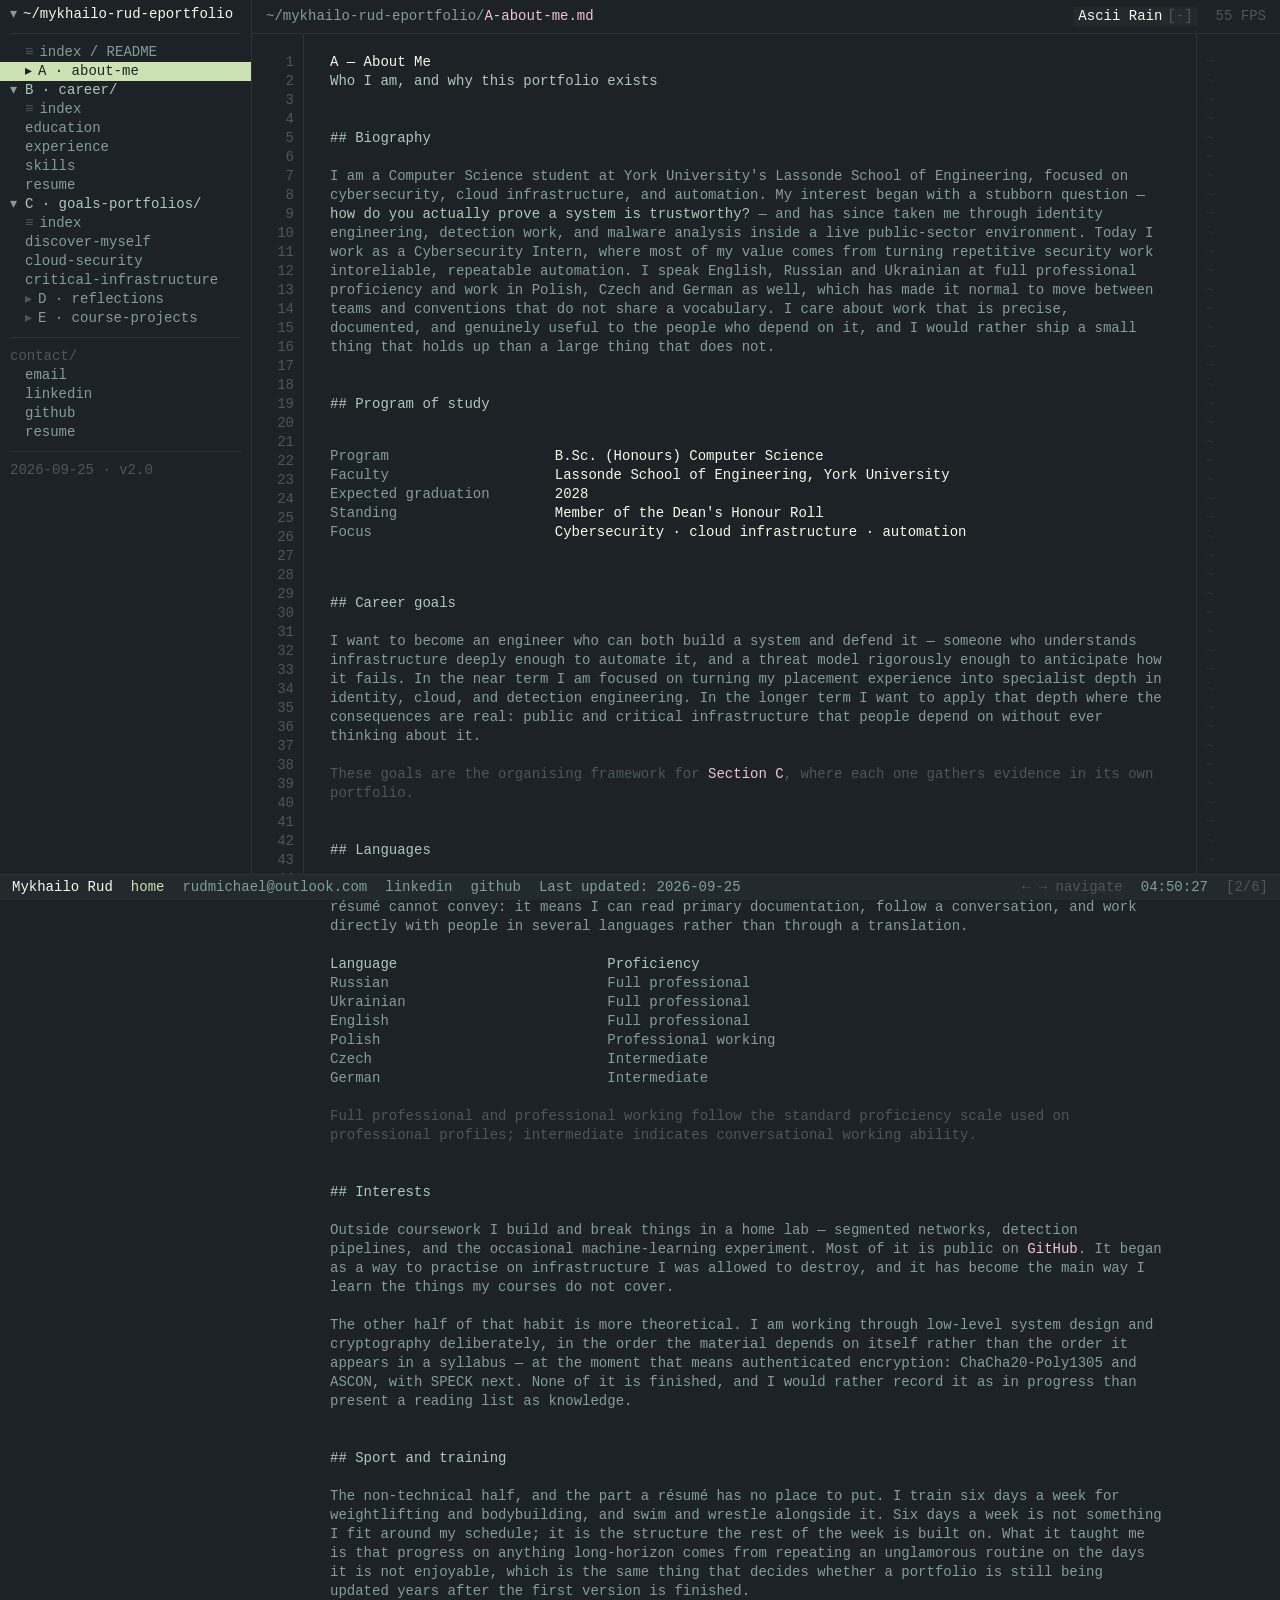
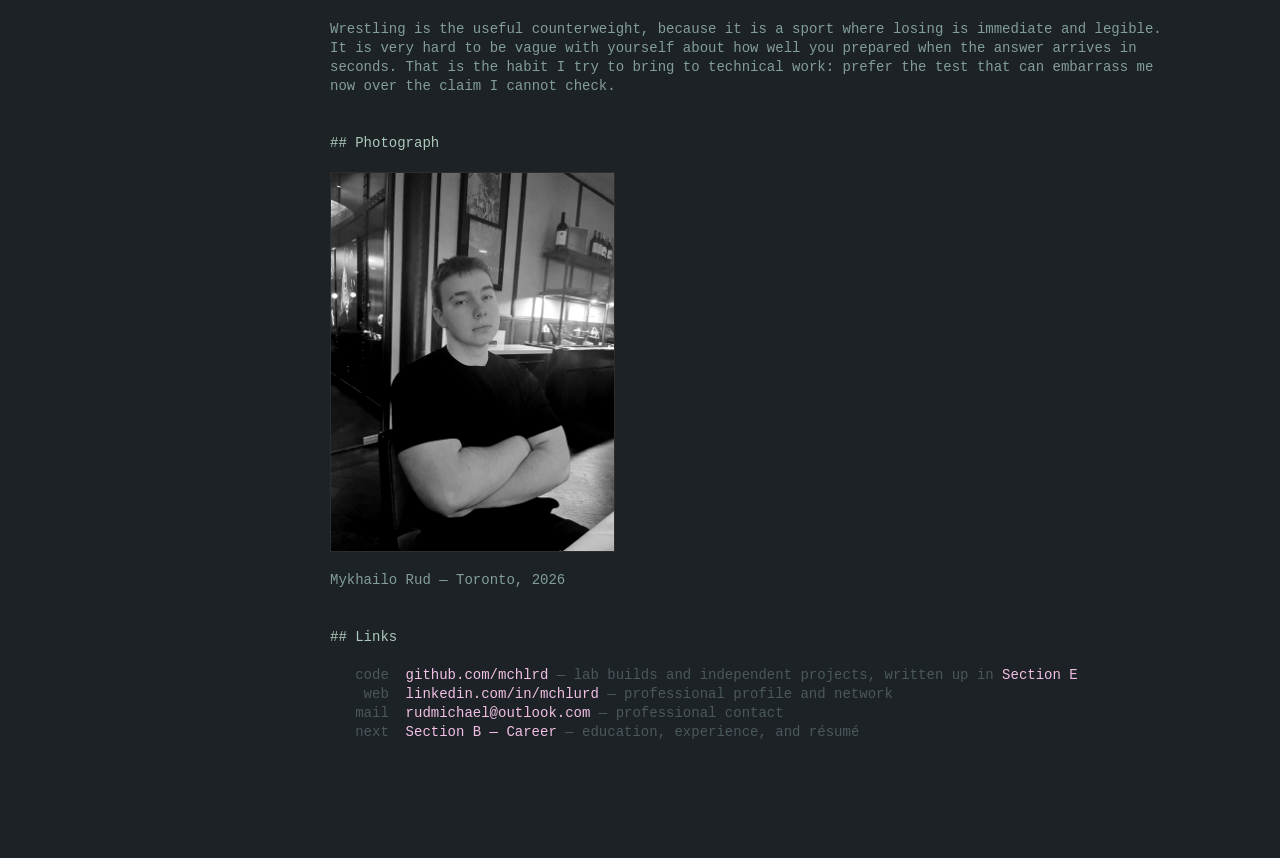
==== commit 9e30b670: "Rename the working directory shown in the editor chrome The sidebar root and breadcrumb read "~/epor" ====
--- a/about.html
+++ b/about.html
@@ -15,7 +15,7 @@
 
 <aside class="sidebar" id="sidebar">
   <div class="tree">
-    <div class="tree-root"><span class="ico">&#9662;</span><span>~/eportfolio-yorku</span></div>
+    <div class="tree-root"><span class="ico">&#9662;</span><span>~/mykhailo-rud-eportfolio</span></div>
     <div class="tree-sep"></div>
     <a class="tree-item" href="index.html" data-nav="index"><span class="ico">&#8801;</span>index / README</a>
     <a class="tree-item" href="about.html" data-nav="about"><span class="ico">&#9656;</span>A &#183; about-me</a>
@@ -50,7 +50,7 @@
 <header class="topbar">
   <div class="topbar-path">
     <button class="menu-toggle" aria-expanded="false" aria-controls="sidebar">&#9776; menu</button>
-    <a href="index.html"><span class="dim">~/eportfolio-yorku/</span>A-about-me.md</a>
+    <a href="index.html"><span class="dim">~/mykhailo-rud-eportfolio/</span>A-about-me.md</a>
   </div>
   <div class="topbar-controls">
     <button class="chip" data-action="rain" aria-expanded="true">Ascii Rain <span class="glyph">[-]</span></button>
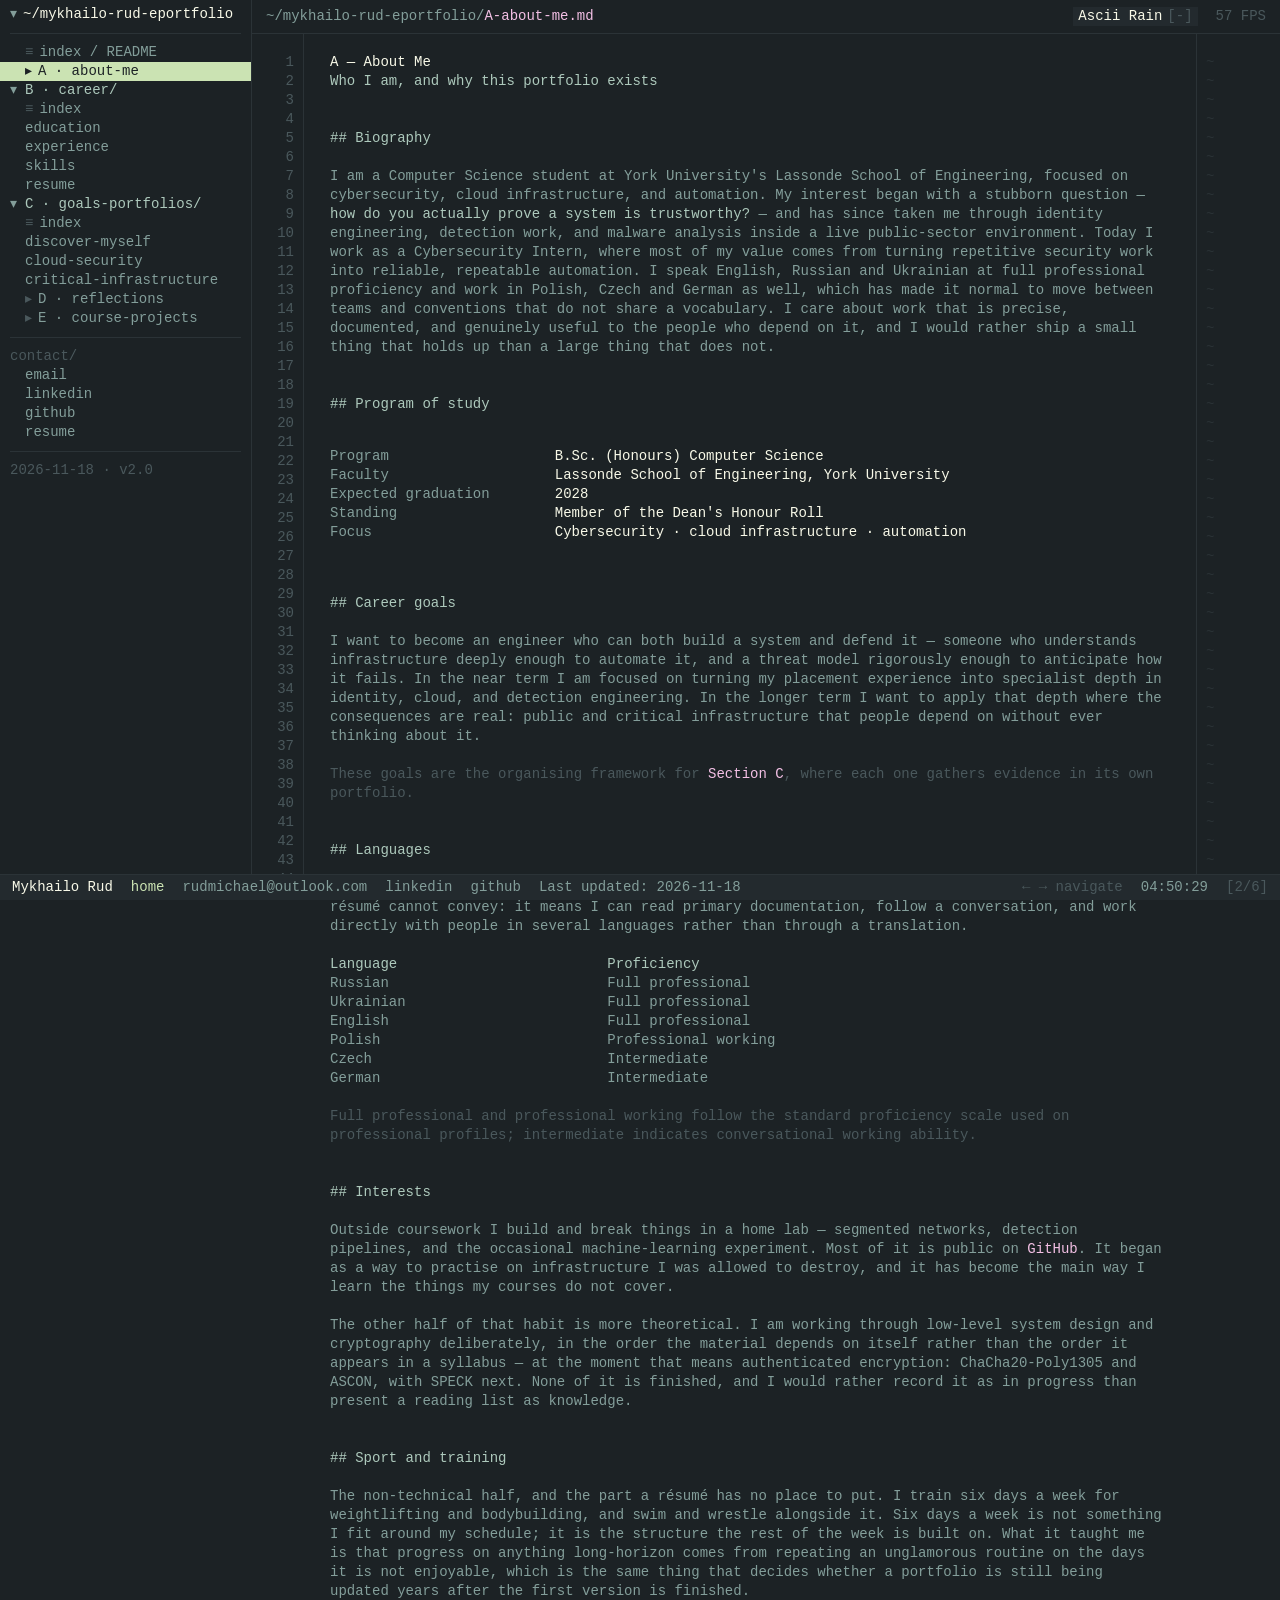
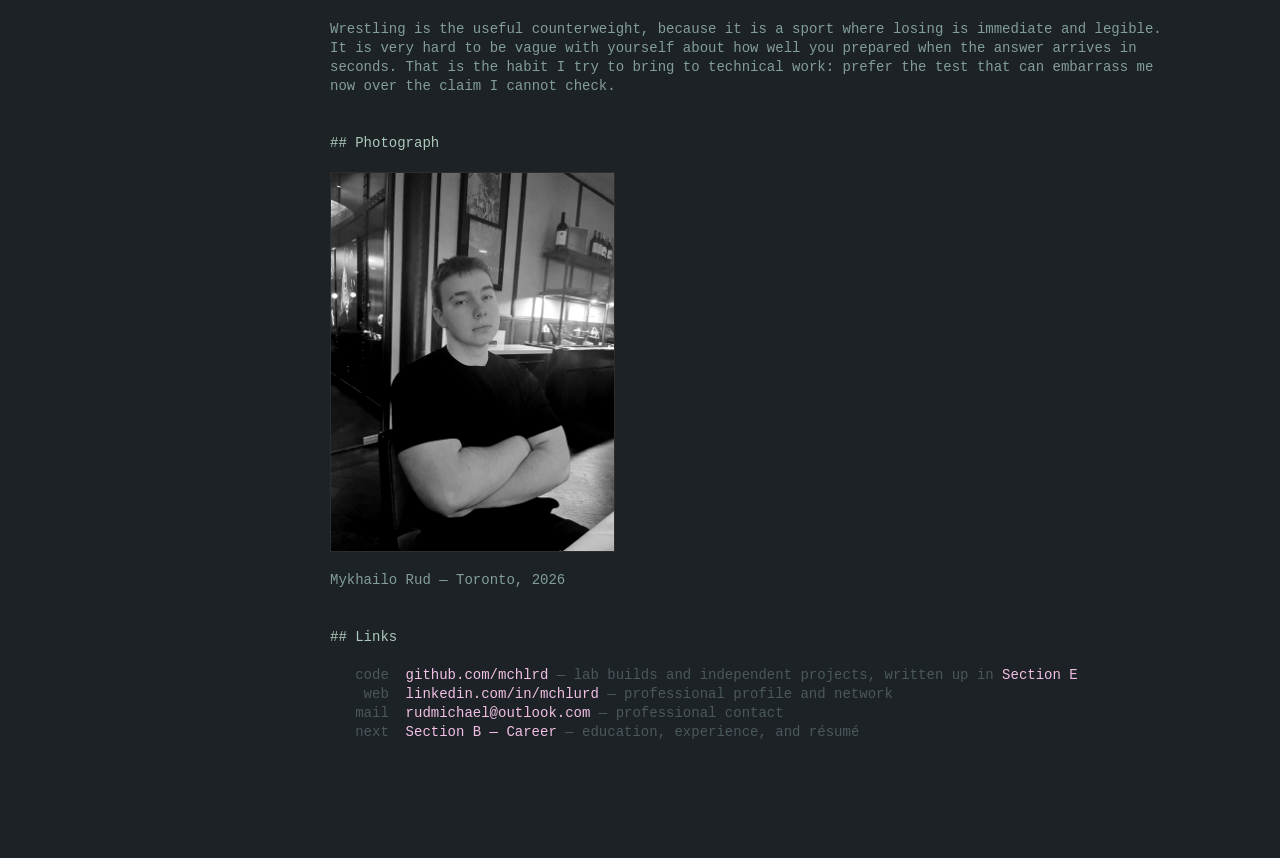
==== commit b5b06e96: "Publish a current résumé PDF and strip notes-to-self from the site The Career page pointed at a prin" ====
--- a/about.html
+++ b/about.html
@@ -43,7 +43,7 @@
     <a class="tree-item" href="https://github.com/mchlrd" target="_blank" rel="noopener">github</a>
     <a class="tree-item" href="career.html#resume">resume</a>
     <div class="tree-sep"></div>
-    <div class="tree-note">2026-09-25 &#183; v2.0</div>
+    <div class="tree-note">2026-11-18 &#183; v2.0</div>
   </div>
 </aside>
 
@@ -74,7 +74,7 @@
         cybersecurity, cloud infrastructure, and automation. My interest began with a stubborn question &mdash;
         <em>how do you actually prove a system is trustworthy?</em> &mdash; and has since taken me through identity
         engineering, detection work, and malware analysis inside a live public-sector environment. Today I work as a
-        Cybersecurity Intern, where most of my value comes from turning repetitive security work intoreliable, repeatable automation. I speak English, Russian and Ukrainian at full professional proficiency and
+        Cybersecurity Intern, where most of my value comes from turning repetitive security work into reliable, repeatable automation. I speak English, Russian and Ukrainian at full professional proficiency and
         work in Polish, Czech and German as well, which has made it normal to move between teams and conventions
         that do not share a vocabulary. I care about work that is precise, documented, and genuinely useful to the people who
         depend on it, and I would rather ship a small thing that holds up than a large thing that does not.</p>
@@ -181,7 +181,7 @@
   <span class="hide-sm"><a href="mailto:rudmichael@outlook.com">rudmichael@outlook.com</a></span>
   <span class="hide-sm"><a href="https://www.linkedin.com/in/mchlurd/" target="_blank" rel="noopener">linkedin</a></span>
   <span class="hide-sm"><a href="https://github.com/mchlrd" target="_blank" rel="noopener">github</a></span>
-  <span class="hide-sm">Last updated: 2026-09-25</span>
+  <span class="hide-sm">Last updated: 2026-11-18</span>
   <span class="grow"></span>
   <span class="hide-sm k">&#8592; &#8594; navigate</span>
   <span data-clock>--:--:--</span>
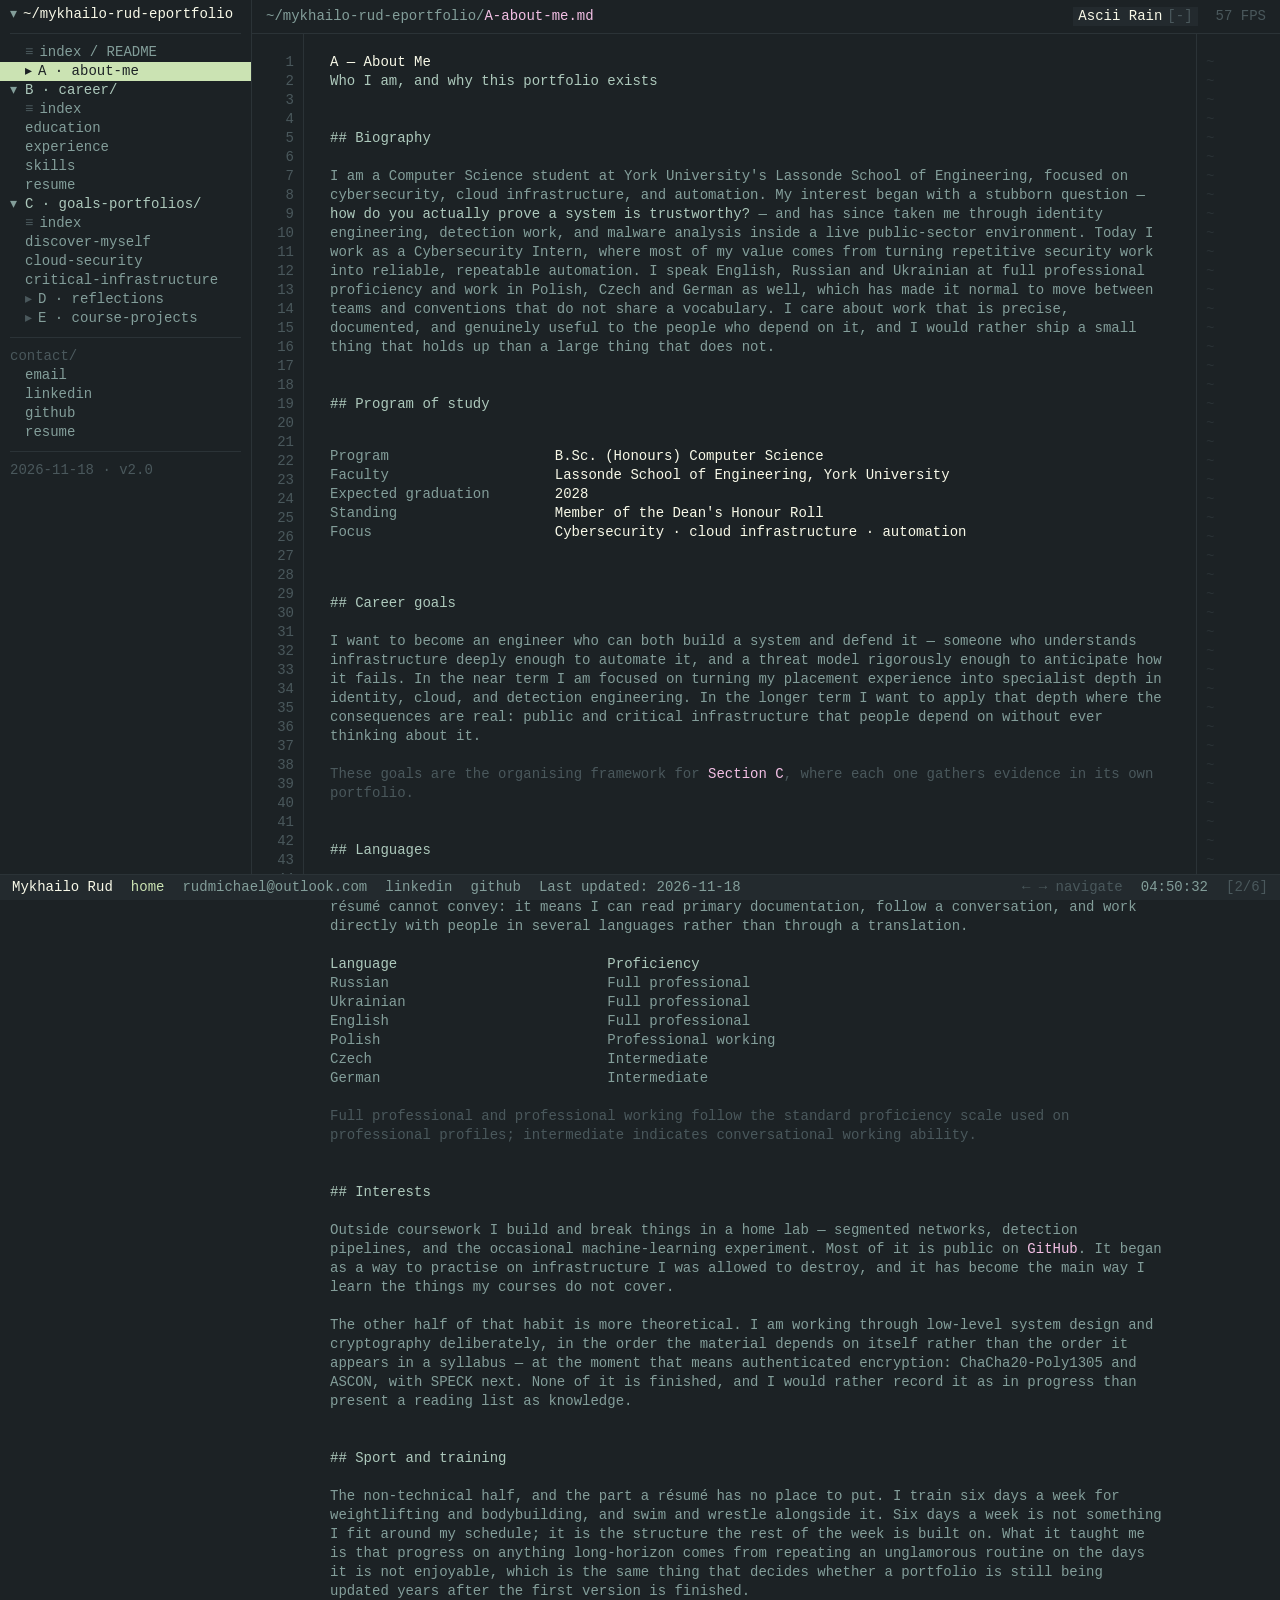
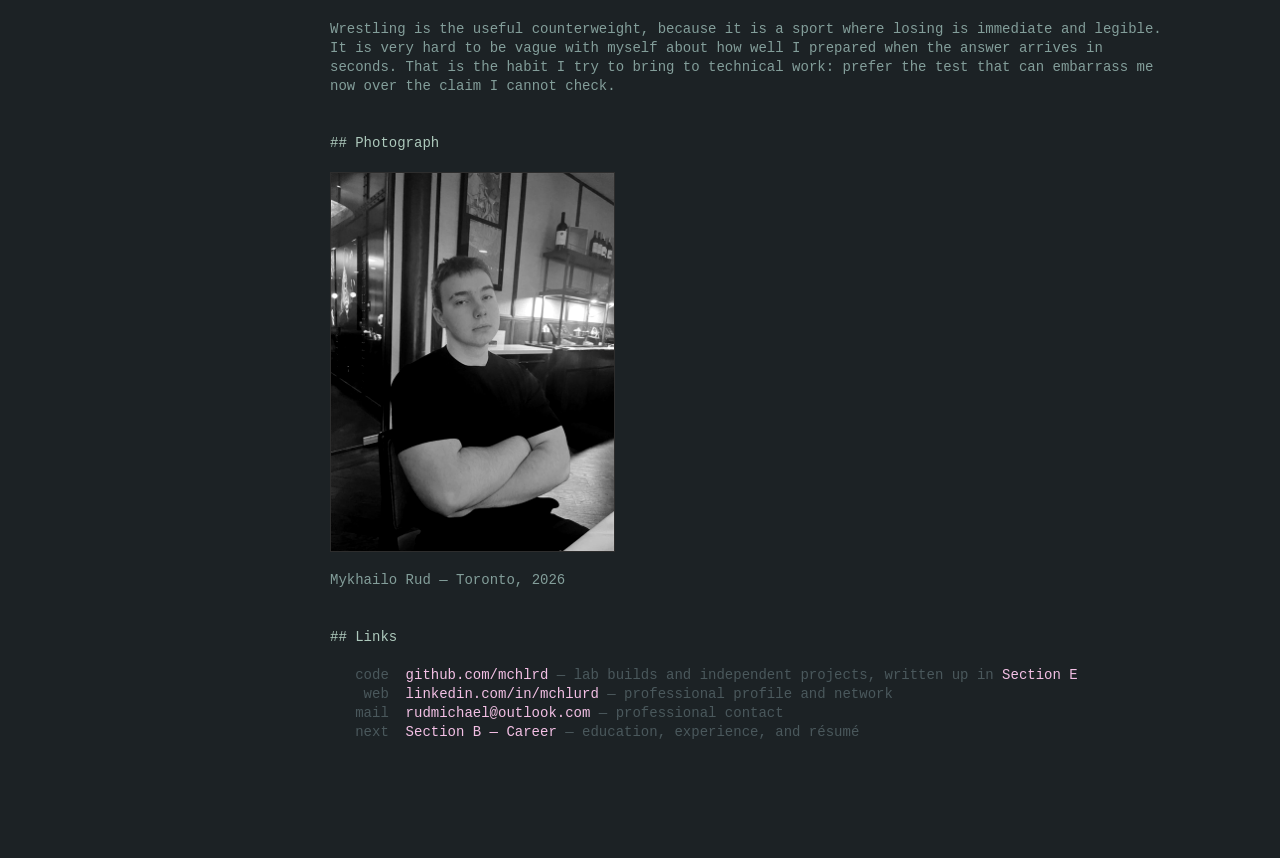
==== commit 573b9423: "Replace the placeholder assessment content with the real submissions The Goals section described EQ " ====
--- a/about.html
+++ b/about.html
@@ -69,7 +69,6 @@
 
       <h2>## Biography</h2>
       <div class="sp"></div>
-      <!-- DRAFT: professional biography, 3-5 sentences. Edit the voice to match your own. -->
       <p>I am a Computer Science student at York University's Lassonde School of Engineering, focused on
         cybersecurity, cloud infrastructure, and automation. My interest began with a stubborn question &mdash;
         <em>how do you actually prove a system is trustworthy?</em> &mdash; and has since taken me through identity
@@ -148,7 +147,7 @@
         first version is finished.</p>
       <div class="sp"></div>
       <p>Wrestling is the useful counterweight, because it is a sport where losing is immediate and legible. It
-        is very hard to be vague with yourself about how well you prepared when the answer arrives in seconds.
+        is very hard to be vague with myself about how well I prepared when the answer arrives in seconds.
         That is the habit I try to bring to technical work: prefer the test that can embarrass me now over the
         claim I cannot check.</p>
 
